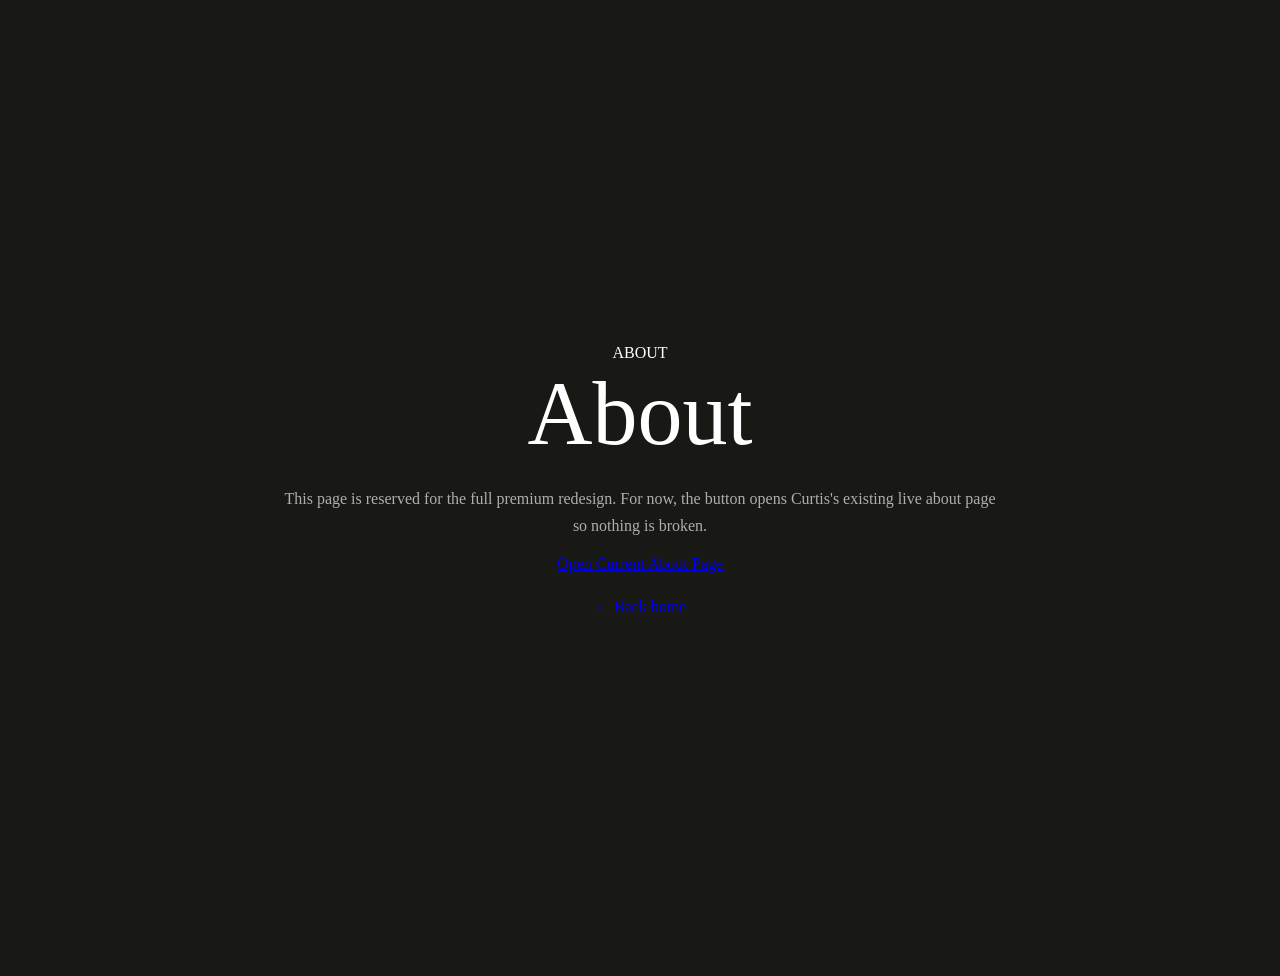
==== about.html @ cf3e95cd "Add files via upload" ====
<!doctype html><html><head><meta charset="utf-8"><meta name="viewport" content="width=device-width,initial-scale=1"><title>About — Uncovered Legacy</title><link rel="stylesheet" href="css/style.css"></head>
<body style="background:#181814;color:white;min-height:100vh;display:grid;place-items:center;padding:30px">
<main style="max-width:720px;text-align:center"><div class="eyebrow">ABOUT</div><h1 style="font-family:Georgia,serif;font-size:clamp(48px,8vw,90px);font-weight:400;margin:0 0 20px">About</h1><p style="color:rgba(255,255,255,.65);line-height:1.7">This page is reserved for the full premium redesign. For now, the button opens Curtis's existing live about page so nothing is broken.</p><a class="btn btn-primary" href="https://www.uncoveredlegacy.com/about/">Open Current About Page</a><p style="margin-top:25px"><a href="index.html">← Back home</a></p></main></body></html>
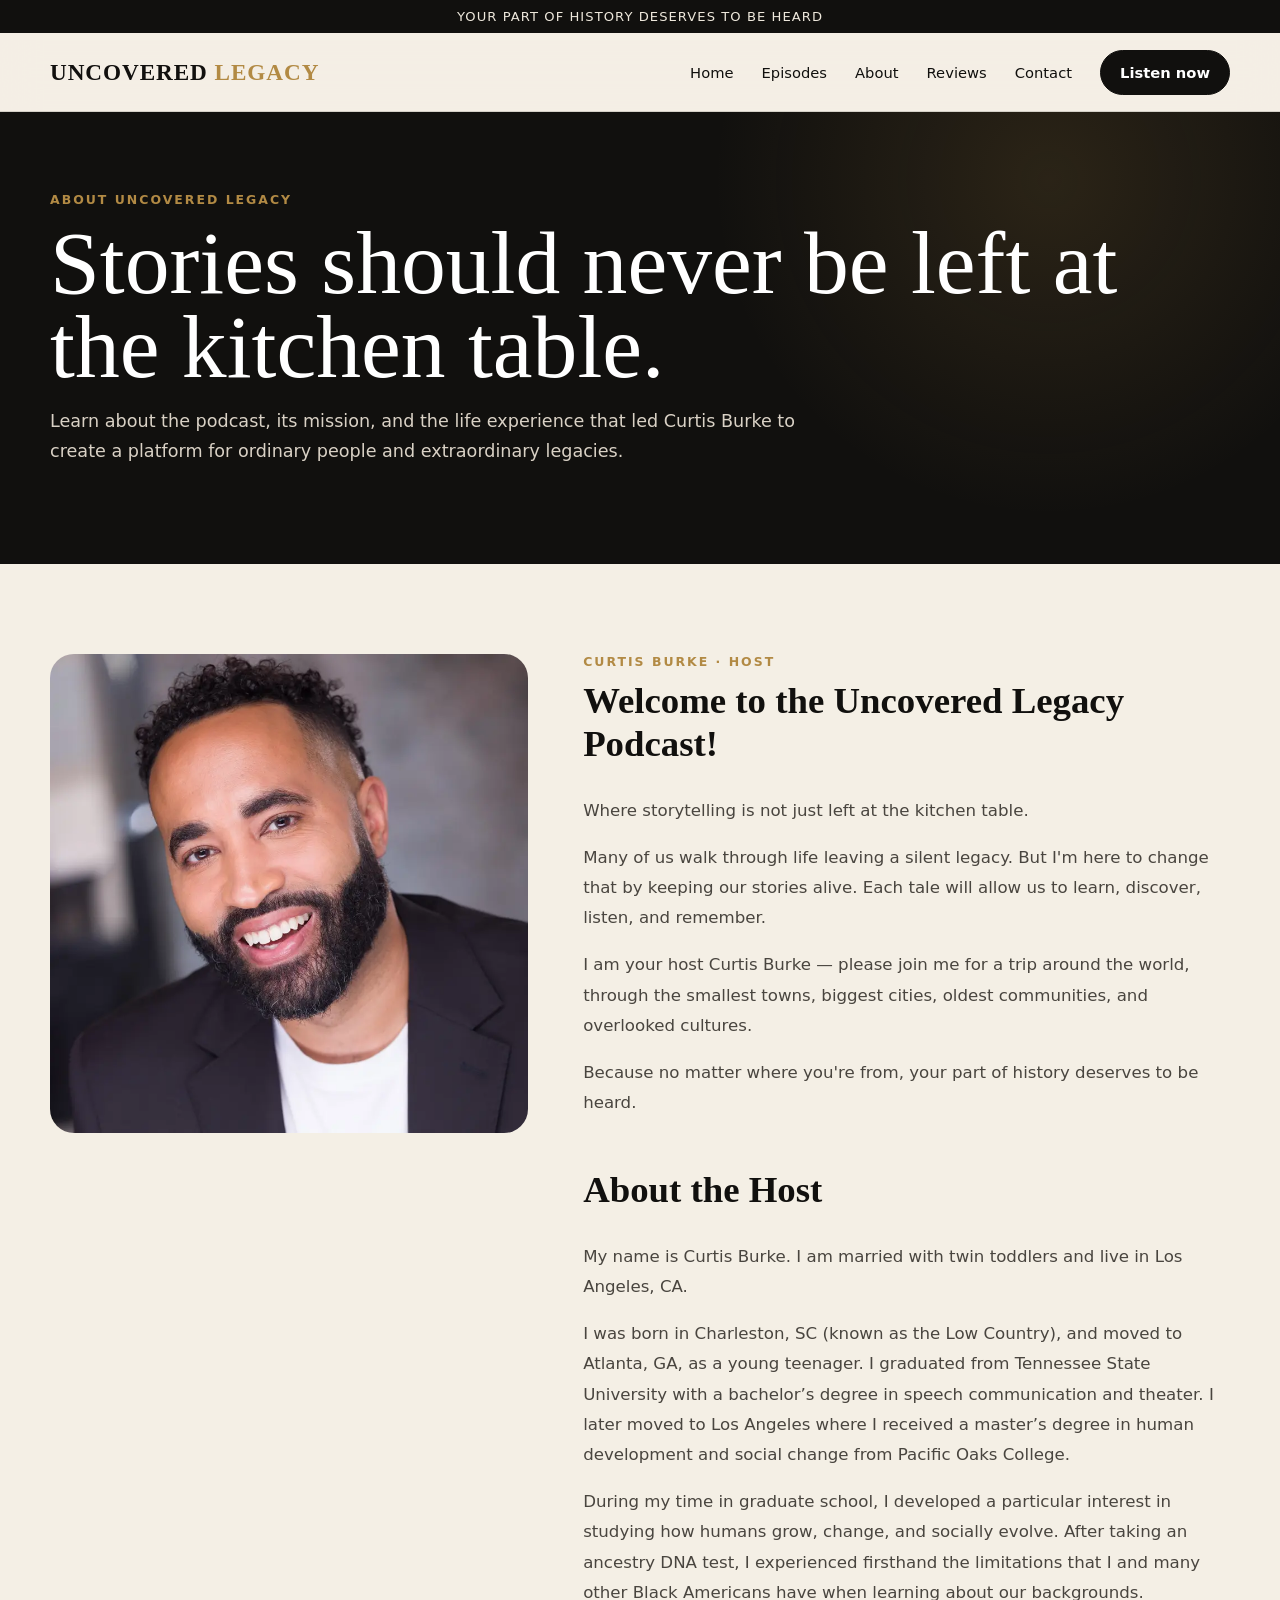
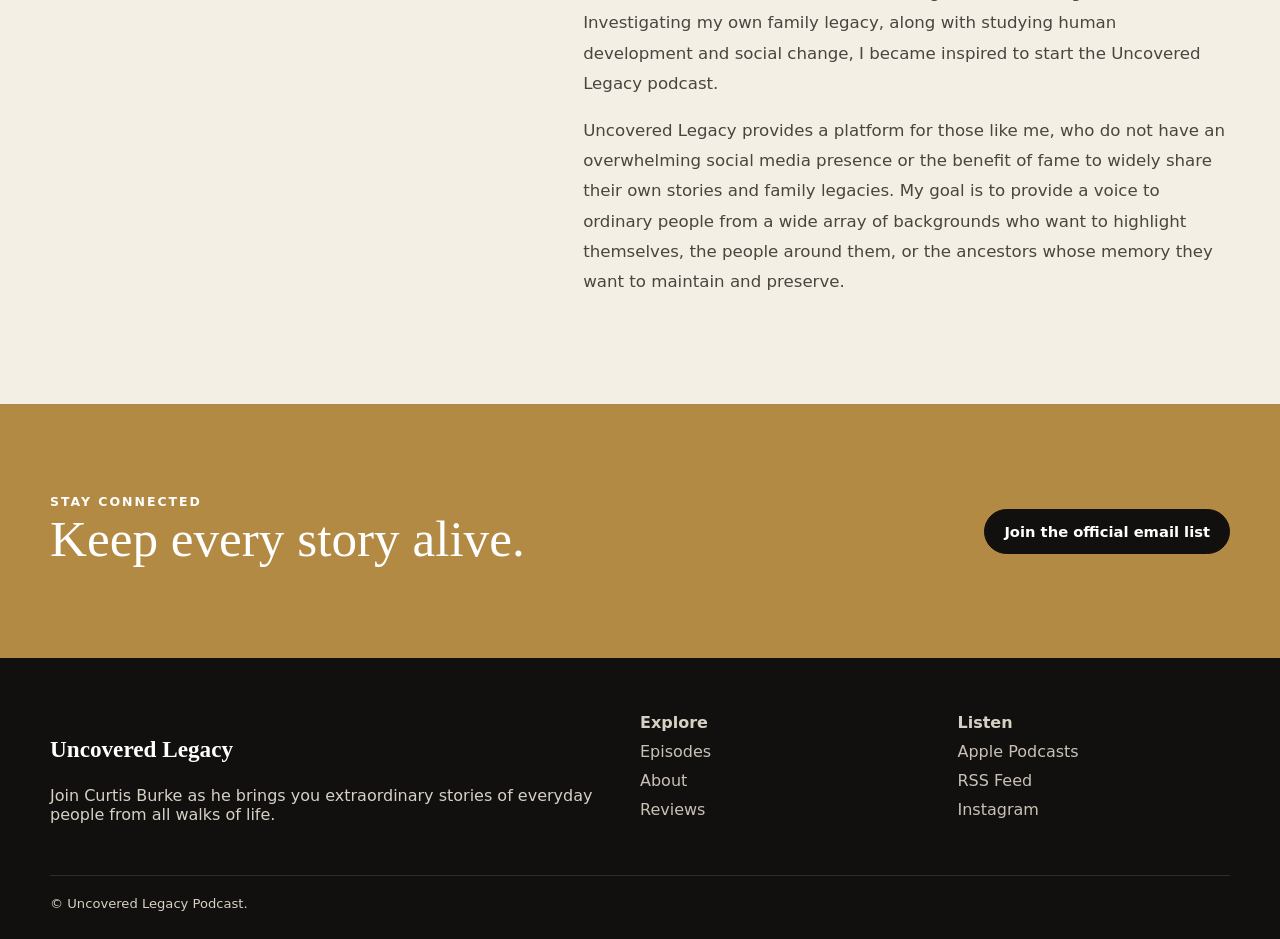
==== commit 06c8ff71: "first commit" ====
--- a/about.html
+++ b/about.html
@@ -1,3 +1 @@
-<!doctype html><html><head><meta charset="utf-8"><meta name="viewport" content="width=device-width,initial-scale=1"><title>About — Uncovered Legacy</title><link rel="stylesheet" href="css/style.css"></head>
-<body style="background:#181814;color:white;min-height:100vh;display:grid;place-items:center;padding:30px">
-<main style="max-width:720px;text-align:center"><div class="eyebrow">ABOUT</div><h1 style="font-family:Georgia,serif;font-size:clamp(48px,8vw,90px);font-weight:400;margin:0 0 20px">About</h1><p style="color:rgba(255,255,255,.65);line-height:1.7">This page is reserved for the full premium redesign. For now, the button opens Curtis's existing live about page so nothing is broken.</p><a class="btn btn-primary" href="https://www.uncoveredlegacy.com/about/">Open Current About Page</a><p style="margin-top:25px"><a href="index.html">← Back home</a></p></main></body></html>+<!doctype html><html lang="en"><head><meta charset="utf-8"><meta name="viewport" content="width=device-width,initial-scale=1"><title>About | Uncovered Legacy</title><link rel="stylesheet" href="assets/css/styles.css"></head><body><div class="topbar">Your part of history deserves to be heard</div><header class="site-header"><div class="container nav"><a class="brand" href="index.html">UNCOVERED <span>LEGACY</span></a><button class="menu" aria-label="Open menu">☰</button><nav class="nav-links"><a href="index.html">Home</a><a href="episodes.html">Episodes</a><a href="about.html">About</a><a href="reviews.html">Reviews</a><a href="contact.html">Contact</a><a class="btn btn-dark" href="https://podcasts.apple.com/us/podcast/uncovered-legacy/id1564012144" target="_blank">Listen now</a></nav></div></header><main><section class="page-hero"><div class="container"><div class="eyebrow">About Uncovered Legacy</div><h1>Stories should never be left at the kitchen table.</h1><p>Learn about the podcast, its mission, and the life experience that led Curtis Burke to create a platform for ordinary people and extraordinary legacies.</p></div></section><section><div class="container episode-detail"><img src="assets/images/curtis-burke.png" alt="Curtis Burke Profile Photo"><div class="prose"><div class="eyebrow">Curtis Burke · Host</div><h2 style="margin-top:10px">Welcome to the Uncovered Legacy Podcast!</h2><p>Where storytelling is not just left at the kitchen table.</p><p>Many of us walk through life leaving a silent legacy. But I'm here to change that by keeping our stories alive. Each tale will allow us to learn, discover, listen, and remember.</p><p>I am your host Curtis Burke — please join me for a trip around the world, through the smallest towns, biggest cities, oldest communities, and overlooked cultures.</p><p>Because no matter where you're from, your part of history deserves to be heard.</p><h2>About the Host</h2><p>My name is Curtis Burke. I am married with twin toddlers and live in Los Angeles, CA.</p><p>I was born in Charleston, SC (known as the Low Country), and moved to Atlanta, GA, as a young teenager. I graduated from Tennessee State University with a bachelor’s degree in speech communication and theater. I later moved to Los Angeles where I received a master’s degree in human development and social change from Pacific Oaks College.</p><p>During my time in graduate school, I developed a particular interest in studying how humans grow, change, and socially evolve. After taking an ancestry DNA test, I experienced firsthand the limitations that I and many other Black Americans have when learning about our backgrounds. Investigating my own family legacy, along with studying human development and social change, I became inspired to start the Uncovered Legacy podcast.</p><p>Uncovered Legacy provides a platform for those like me, who do not have an overwhelming social media presence or the benefit of fame to widely share their own stories and family legacies. My goal is to provide a voice to ordinary people from a wide array of backgrounds who want to highlight themselves, the people around them, or the ancestors whose memory they want to maintain and preserve.</p></div></div></section></main><section class="newsletter"><div class="container newsletter-inner"><div><div class="eyebrow" style="color:white">Stay connected</div><h2>Keep every story alive.</h2></div><div class="newsletter-action"><a class="btn btn-dark" href="https://www.uncoveredlegacy.com/follow/" target="_blank" rel="noopener">Join the official email list</a></div></div></section><footer class="footer"><div class="container"><div class="footer-grid"><div><h3>Uncovered Legacy</h3><p>Join Curtis Burke as he brings you extraordinary stories of everyday people from all walks of life.</p></div><div><strong>Explore</strong><a href="episodes.html">Episodes</a><a href="about.html">About</a><a href="reviews.html">Reviews</a></div><div><strong>Listen</strong><a href="https://podcasts.apple.com/us/podcast/uncovered-legacy/id1564012144">Apple Podcasts</a><a href="https://anchor.fm/s/4744f498/podcast/rss">RSS Feed</a><a href="https://www.instagram.com/uncovered_legacy_podcast/">Instagram</a></div></div><div class="copyright">© Uncovered Legacy Podcast.</div></div></footer><script src="assets/js/common.js"></script></body></html>
--- a/assets/css/styles.css
+++ b/assets/css/styles.css
@@ -0,0 +1,4 @@
+:root{--ink:#11100e;--paper:#f4efe5;--sand:#d8c9a4;--gold:#b28a44;--muted:#706b63;--white:#fff;--line:rgba(17,16,14,.14)}*{box-sizing:border-box}html{scroll-behavior:smooth}body{margin:0;background:var(--paper);color:var(--ink);font-family:Inter,ui-sans-serif,system-ui,-apple-system,BlinkMacSystemFont,"Segoe UI",sans-serif}a{color:inherit;text-decoration:none}img{display:block;max-width:100%}.container{width:min(1180px,calc(100% - 36px));margin:auto}.topbar{background:var(--ink);color:#eee8dc;font-size:.82rem;letter-spacing:.08em;text-transform:uppercase;text-align:center;padding:9px}.site-header{position:sticky;top:0;z-index:30;background:rgba(244,239,229,.94);backdrop-filter:blur(18px);border-bottom:1px solid var(--line)}.nav{height:78px;display:flex;align-items:center;justify-content:space-between;gap:28px}.brand{font-family:Georgia,serif;font-size:1.45rem;letter-spacing:.04em}.brand span{color:var(--gold)}.nav-links{display:flex;gap:28px;align-items:center}.nav-links a{font-size:.92rem}.btn{display:inline-flex;align-items:center;justify-content:center;gap:9px;padding:13px 19px;border-radius:999px;border:1px solid var(--ink);font-weight:700;font-size:.92rem;transition:.2s}.btn:hover{transform:translateY(-2px)}.btn-dark{background:var(--ink);color:white}.btn-gold{background:var(--gold);border-color:var(--gold);color:#fff}.menu{display:none;border:0;background:none;font-size:1.4rem}.hero{background:var(--ink);color:#f7f0e3;overflow:hidden}.hero-grid{min-height:680px;display:grid;grid-template-columns:1.08fr .92fr;align-items:center;gap:55px;padding:78px 0}.eyebrow{text-transform:uppercase;letter-spacing:.16em;color:var(--gold);font-size:.78rem;font-weight:800}.hero h1,.page-hero h1{font-family:Georgia,serif;font-size:clamp(3rem,7vw,6.5rem);line-height:.94;margin:14px 0 25px;font-weight:500}.hero p{font-size:1.14rem;line-height:1.72;color:#d9d1c5;max-width:640px}.hero-actions{display:flex;flex-wrap:wrap;gap:12px;margin-top:30px}.portrait-wrap{position:relative}.portrait-wrap:before{content:"";position:absolute;inset:-25px 35px 35px -25px;border:1px solid rgba(178,138,68,.55);border-radius:32px}.portrait{position:relative;border-radius:32px;aspect-ratio:1/1.13;object-fit:cover;width:100%;box-shadow:0 28px 80px rgba(0,0,0,.35)}section{padding:90px 0}.section-head{display:flex;justify-content:space-between;align-items:end;gap:20px;margin-bottom:35px}.section-head h2{font-family:Georgia,serif;font-size:clamp(2.2rem,4vw,4rem);font-weight:500;margin:8px 0}.section-head p{max-width:560px;color:var(--muted);line-height:1.7}.season-strip{display:grid;grid-template-columns:repeat(7,1fr);gap:10px;margin-bottom:35px}.season-btn{padding:13px 8px;border-radius:999px;border:1px solid var(--line);background:transparent;font-weight:700;cursor:pointer}.season-btn.active,.season-btn:hover{background:var(--ink);color:white}.search-row{display:flex;gap:12px;margin-bottom:30px}.search-row input{width:100%;border:1px solid var(--line);background:#fff;padding:16px 18px;border-radius:14px;font:inherit}.episodes-grid{display:grid;grid-template-columns:repeat(3,1fr);gap:24px}.episode-card{background:#fff;border:1px solid var(--line);border-radius:22px;overflow:hidden;display:flex;flex-direction:column;transition:.22s}.episode-card:hover{transform:translateY(-5px);box-shadow:0 20px 50px rgba(20,16,10,.1)}.episode-card img{width:100%;aspect-ratio:1/1;object-fit:cover;background:#ddd}.card-body{padding:22px;display:flex;flex-direction:column;flex:1}.meta{color:var(--gold);font-size:.78rem;font-weight:800;text-transform:uppercase;letter-spacing:.1em}.episode-card h3{font-family:Georgia,serif;font-size:1.38rem;line-height:1.28;margin:10px 0 12px}.episode-card p{color:var(--muted);line-height:1.58;margin:0 0 18px;display:-webkit-box;-webkit-line-clamp:4;-webkit-box-orient:vertical;overflow:hidden}.card-actions{display:flex;gap:9px;margin-top:auto;flex-wrap:wrap}.card-actions .btn{padding:10px 14px;font-size:.82rem}.about-preview{background:#e5dac0}.about-grid{display:grid;grid-template-columns:.82fr 1.18fr;gap:70px;align-items:center}.about-grid img{border-radius:28px}.about-copy h2{font-family:Georgia,serif;font-size:clamp(2.3rem,5vw,4.8rem);font-weight:500;margin:8px 0 22px}.about-copy p,.prose p{font-size:1.04rem;line-height:1.82;color:#49453f}.quote{font-family:Georgia,serif;font-size:clamp(1.7rem,3vw,2.8rem);line-height:1.35;border-left:4px solid var(--gold);padding-left:24px;margin:30px 0}.newsletter{background:var(--gold);color:white}.newsletter-inner{display:grid;grid-template-columns:1fr auto;gap:30px;align-items:center}.newsletter h2{font-family:Georgia,serif;font-size:clamp(2rem,4vw,4rem);font-weight:500;margin:0}.newsletter form{display:flex;gap:10px}.newsletter input{min-width:310px;border:0;border-radius:999px;padding:15px 18px;font:inherit}.footer{background:var(--ink);color:#d7d0c4;padding:55px 0 28px}.footer-grid{display:grid;grid-template-columns:2fr 1fr 1fr;gap:45px}.footer h3{color:white;font-family:Georgia,serif;font-size:1.45rem}.footer a{display:block;margin:10px 0;color:#c9c1b5}.copyright{border-top:1px solid rgba(255,255,255,.12);margin-top:35px;padding-top:20px;font-size:.82rem}.page-hero{background:var(--ink);color:white;padding:80px 0}.page-hero h1{font-size:clamp(3rem,7vw,6rem);margin-bottom:15px}.page-hero p{color:#d9d1c5;max-width:750px;font-size:1.1rem;line-height:1.7}.prose{max-width:860px}.prose h2{font-family:Georgia,serif;font-size:2.3rem;margin-top:50px}.episode-detail{display:grid;grid-template-columns:.85fr 1.15fr;gap:55px;align-items:start}.episode-detail img{border-radius:24px;width:100%}.episode-detail h1{font-family:Georgia,serif;font-size:clamp(2.2rem,5vw,4.2rem);line-height:1.06;margin:12px 0 20px}.episode-detail .description{white-space:pre-line;color:#4f4a43;line-height:1.8}.loading,.empty{grid-column:1/-1;padding:60px;text-align:center;border:1px dashed var(--line);border-radius:20px;color:var(--muted)}@media(max-width:900px){.nav-links{display:none;position:absolute;left:0;right:0;top:78px;background:var(--paper);padding:25px;flex-direction:column;border-bottom:1px solid var(--line)}.nav-links.open{display:flex}.menu{display:block}.hero-grid,.about-grid,.episode-detail{grid-template-columns:1fr}.hero-grid{padding:55px 0}.portrait-wrap{max-width:600px}.episodes-grid{grid-template-columns:repeat(2,1fr)}.season-strip{grid-template-columns:repeat(4,1fr)}.newsletter-inner{grid-template-columns:1fr}.footer-grid{grid-template-columns:1fr 1fr}}@media(max-width:620px){.container{width:min(100% - 24px,1180px)}section{padding:65px 0}.hero h1{font-size:3.45rem}.episodes-grid{grid-template-columns:1fr}.season-strip{display:flex;overflow:auto;padding-bottom:5px}.season-btn{min-width:105px}.section-head{align-items:start;flex-direction:column}.newsletter form{flex-direction:column}.newsletter input{min-width:0;width:100%}.footer-grid{grid-template-columns:1fr}.episode-detail{gap:30px}}
+
+.reviews-grid{display:grid;grid-template-columns:repeat(2,1fr);gap:24px}.review-card{background:#fff;border:1px solid var(--line);border-radius:22px;padding:30px}.review-card h2{font-family:Georgia,serif;font-weight:500}.review-card p{color:var(--muted);line-height:1.75}.review-card strong,.review-card span{display:block;margin-top:8px}.review-card span{color:var(--muted);font-size:.9rem}.contact-panel{display:grid;grid-template-columns:1.2fr .8fr;gap:55px;align-items:center;background:#fff;border:1px solid var(--line);border-radius:28px;padding:45px}.contact-panel h2{font-family:Georgia,serif;font-size:clamp(2.2rem,4vw,4rem);font-weight:500}.contact-panel p{line-height:1.75;color:var(--muted)}.contact-panel img{border-radius:22px}@media(max-width:800px){.reviews-grid,.contact-panel{grid-template-columns:1fr}.contact-panel{padding:25px}}
+.newsletter-action{display:flex;justify-content:flex-end}.brand{font-weight:700}.nav-links a:not(.btn){position:relative}.nav-links a:not(.btn):after{content:"";position:absolute;left:0;right:100%;bottom:-7px;height:1px;background:var(--gold);transition:.2s}.nav-links a:not(.btn):hover:after{right:0}.episode-card>a{display:block;overflow:hidden}.episode-card>a img{transition:transform .4s ease}.episode-card:hover>a img{transform:scale(1.025)}.episode-card h3 a:hover{color:var(--gold)}.hero{background:radial-gradient(circle at 78% 28%,rgba(178,138,68,.17),transparent 27%),var(--ink)}.page-hero{background:radial-gradient(circle at 82% 15%,rgba(178,138,68,.16),transparent 30%),var(--ink)}.contact-panel{box-shadow:0 28px 80px rgba(25,18,8,.08)}.review-card{transition:.22s}.review-card:hover{transform:translateY(-4px);box-shadow:0 20px 50px rgba(20,16,10,.08)}@media(max-width:900px){.newsletter-action{justify-content:flex-start}}
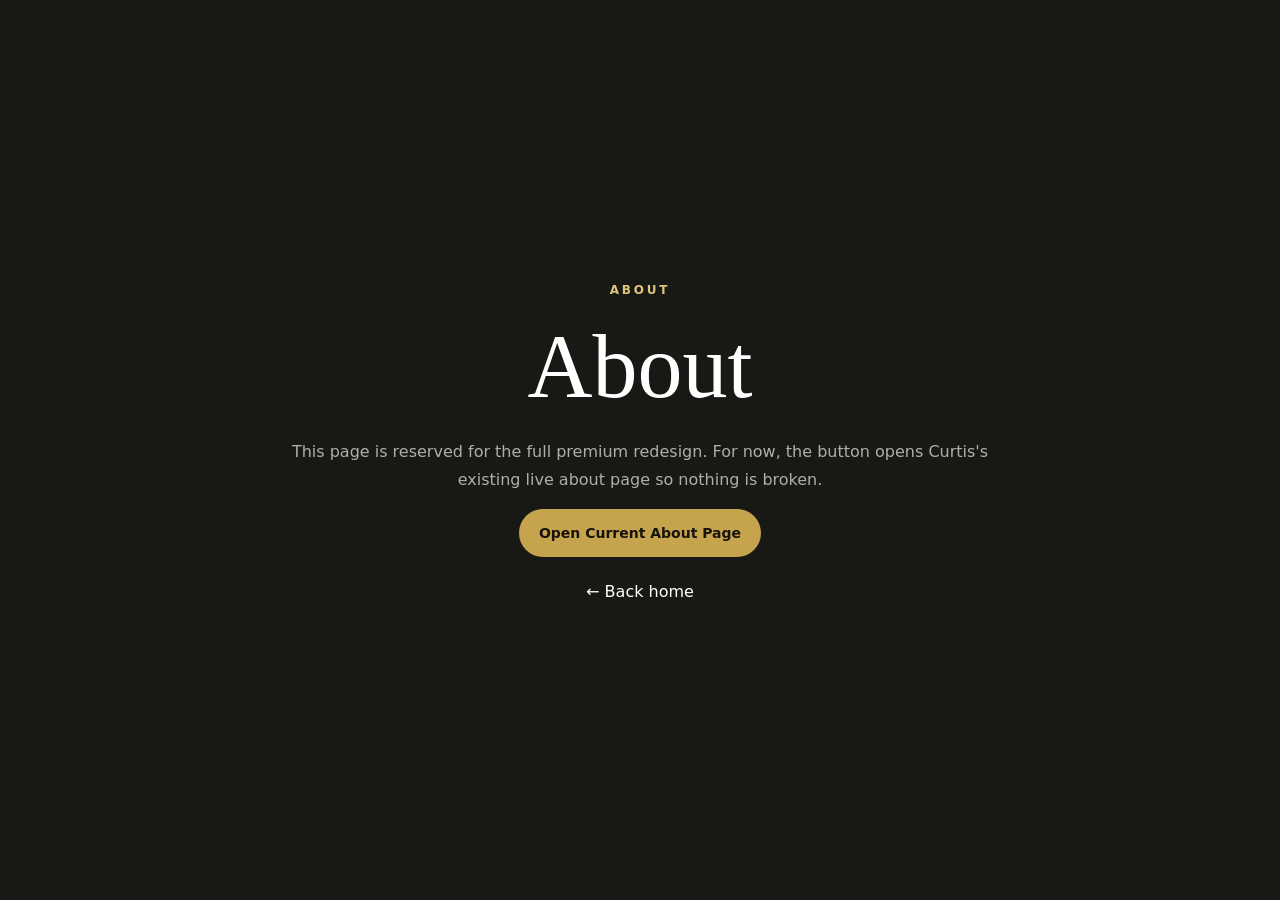
==== commit 02b2c934: "second commit" ====
--- a/about.html
+++ b/about.html
@@ -1 +1,3 @@
-<!doctype html><html lang="en"><head><meta charset="utf-8"><meta name="viewport" content="width=device-width,initial-scale=1"><title>About | Uncovered Legacy</title><link rel="stylesheet" href="assets/css/styles.css"></head><body><div class="topbar">Your part of history deserves to be heard</div><header class="site-header"><div class="container nav"><a class="brand" href="index.html">UNCOVERED <span>LEGACY</span></a><button class="menu" aria-label="Open menu">☰</button><nav class="nav-links"><a href="index.html">Home</a><a href="episodes.html">Episodes</a><a href="about.html">About</a><a href="reviews.html">Reviews</a><a href="contact.html">Contact</a><a class="btn btn-dark" href="https://podcasts.apple.com/us/podcast/uncovered-legacy/id1564012144" target="_blank">Listen now</a></nav></div></header><main><section class="page-hero"><div class="container"><div class="eyebrow">About Uncovered Legacy</div><h1>Stories should never be left at the kitchen table.</h1><p>Learn about the podcast, its mission, and the life experience that led Curtis Burke to create a platform for ordinary people and extraordinary legacies.</p></div></section><section><div class="container episode-detail"><img src="assets/images/curtis-burke.png" alt="Curtis Burke Profile Photo"><div class="prose"><div class="eyebrow">Curtis Burke · Host</div><h2 style="margin-top:10px">Welcome to the Uncovered Legacy Podcast!</h2><p>Where storytelling is not just left at the kitchen table.</p><p>Many of us walk through life leaving a silent legacy. But I'm here to change that by keeping our stories alive. Each tale will allow us to learn, discover, listen, and remember.</p><p>I am your host Curtis Burke — please join me for a trip around the world, through the smallest towns, biggest cities, oldest communities, and overlooked cultures.</p><p>Because no matter where you're from, your part of history deserves to be heard.</p><h2>About the Host</h2><p>My name is Curtis Burke. I am married with twin toddlers and live in Los Angeles, CA.</p><p>I was born in Charleston, SC (known as the Low Country), and moved to Atlanta, GA, as a young teenager. I graduated from Tennessee State University with a bachelor’s degree in speech communication and theater. I later moved to Los Angeles where I received a master’s degree in human development and social change from Pacific Oaks College.</p><p>During my time in graduate school, I developed a particular interest in studying how humans grow, change, and socially evolve. After taking an ancestry DNA test, I experienced firsthand the limitations that I and many other Black Americans have when learning about our backgrounds. Investigating my own family legacy, along with studying human development and social change, I became inspired to start the Uncovered Legacy podcast.</p><p>Uncovered Legacy provides a platform for those like me, who do not have an overwhelming social media presence or the benefit of fame to widely share their own stories and family legacies. My goal is to provide a voice to ordinary people from a wide array of backgrounds who want to highlight themselves, the people around them, or the ancestors whose memory they want to maintain and preserve.</p></div></div></section></main><section class="newsletter"><div class="container newsletter-inner"><div><div class="eyebrow" style="color:white">Stay connected</div><h2>Keep every story alive.</h2></div><div class="newsletter-action"><a class="btn btn-dark" href="https://www.uncoveredlegacy.com/follow/" target="_blank" rel="noopener">Join the official email list</a></div></div></section><footer class="footer"><div class="container"><div class="footer-grid"><div><h3>Uncovered Legacy</h3><p>Join Curtis Burke as he brings you extraordinary stories of everyday people from all walks of life.</p></div><div><strong>Explore</strong><a href="episodes.html">Episodes</a><a href="about.html">About</a><a href="reviews.html">Reviews</a></div><div><strong>Listen</strong><a href="https://podcasts.apple.com/us/podcast/uncovered-legacy/id1564012144">Apple Podcasts</a><a href="https://anchor.fm/s/4744f498/podcast/rss">RSS Feed</a><a href="https://www.instagram.com/uncovered_legacy_podcast/">Instagram</a></div></div><div class="copyright">© Uncovered Legacy Podcast.</div></div></footer><script src="assets/js/common.js"></script></body></html>
+<!doctype html><html><head><meta charset="utf-8"><meta name="viewport" content="width=device-width,initial-scale=1"><title>About — Uncovered Legacy</title><link rel="stylesheet" href="css/style.css"></head>
+<body style="background:#181814;color:white;min-height:100vh;display:grid;place-items:center;padding:30px">
+<main style="max-width:720px;text-align:center"><div class="eyebrow">ABOUT</div><h1 style="font-family:Georgia,serif;font-size:clamp(48px,8vw,90px);font-weight:400;margin:0 0 20px">About</h1><p style="color:rgba(255,255,255,.65);line-height:1.7">This page is reserved for the full premium redesign. For now, the button opens Curtis's existing live about page so nothing is broken.</p><a class="btn btn-primary" href="https://www.uncoveredlegacy.com/about/">Open Current About Page</a><p style="margin-top:25px"><a href="index.html">← Back home</a></p></main></body></html>
--- a/css/style.css
+++ b/css/style.css
@@ -0,0 +1,141 @@
+
+:root{
+  --ink:#14130f;
+  --cream:#f4f0e6;
+  --paper:#fbf9f4;
+  --gold:#c6a44d;
+  --gold2:#e0c47c;
+  --rust:#8f3b24;
+  --line:rgba(20,19,15,.14);
+}
+*{box-sizing:border-box}
+html{scroll-behavior:smooth}
+body{margin:0;background:var(--paper);color:var(--ink);font-family:Inter,ui-sans-serif,system-ui,-apple-system,BlinkMacSystemFont,"Segoe UI",sans-serif}
+a{color:inherit;text-decoration:none}
+img{max-width:100%;display:block}
+.site-header{
+  position:absolute;z-index:20;top:0;left:0;width:100%;padding:22px clamp(22px,5vw,76px);
+  display:flex;align-items:center;justify-content:space-between;color:white
+}
+.brand{display:flex;gap:12px;align-items:center;letter-spacing:.08em}
+.brand-mark{width:42px;height:42px;border:1px solid rgba(255,255,255,.55);display:grid;place-items:center;font-family:Georgia,serif;font-size:14px}
+.brand strong,.brand em{display:block;font-style:normal;font-size:12px;line-height:1.05}
+.brand em{color:var(--gold2);font-family:Georgia,serif;font-size:15px}
+.nav{display:flex;gap:30px;align-items:center;font-size:14px}
+.nav a{opacity:.9}.nav a:hover{opacity:1}
+.nav-cta{border:1px solid rgba(255,255,255,.5);padding:12px 17px;border-radius:999px}
+.menu-toggle{display:none;background:none;border:1px solid rgba(255,255,255,.4);color:#fff;padding:9px 13px;border-radius:999px}
+.hero{
+  min-height:92vh;position:relative;display:flex;align-items:flex-end;overflow:hidden;color:white;padding:150px clamp(22px,5vw,76px) 78px
+}
+.hero-bg{
+  position:absolute;inset:0;background-image:url("../images/charleston-hero.jpg"),url("../images/southern-background.svg");
+  background-size:cover;background-position:center 56%;transform:scale(1.015)
+}
+.hero-overlay{
+  position:absolute;inset:0;background:
+    linear-gradient(90deg,rgba(10,10,8,.84) 0%,rgba(10,10,8,.68) 46%,rgba(10,10,8,.24) 72%,rgba(10,10,8,.34) 100%),
+    linear-gradient(0deg,rgba(12,12,9,.75),transparent 58%)
+}
+.hero-content{position:relative;z-index:2;max-width:800px}
+.eyebrow{font-size:12px;letter-spacing:.23em;font-weight:700;color:var(--gold2);margin-bottom:18px}
+.eyebrow.dark{color:#8c6c25}
+.hero h1,.section h2,.about-copy h2,.reviews-section h2,.newsletter h2{
+  font-family:Georgia,"Times New Roman",serif;font-weight:400
+}
+.hero h1{font-size:clamp(54px,8vw,110px);line-height:.91;margin:0 0 26px;max-width:900px;letter-spacing:-.035em}
+.hero h1 span{color:var(--gold2);font-style:italic}
+.hero p{max-width:650px;font-size:clamp(17px,2vw,22px);line-height:1.6;color:rgba(255,255,255,.83)}
+.hero-actions{display:flex;gap:12px;flex-wrap:wrap;margin-top:34px}
+.btn{display:inline-flex;align-items:center;justify-content:center;min-height:48px;padding:0 20px;border-radius:999px;font-size:14px;font-weight:700;transition:.25s}
+.btn-primary{background:var(--gold);color:#17130b}
+.btn-primary:hover{background:var(--gold2);transform:translateY(-2px)}
+.btn-ghost{border:1px solid rgba(255,255,255,.4);background:rgba(255,255,255,.06);backdrop-filter:blur(10px)}
+.btn-ghost:hover{background:rgba(255,255,255,.13)}
+.btn-dark{background:var(--ink);color:white;margin-top:14px}
+.hero-card{
+  position:absolute;z-index:3;right:clamp(22px,5vw,76px);bottom:78px;width:min(350px,34vw);
+  border:1px solid rgba(255,255,255,.22);background:rgba(15,15,12,.52);backdrop-filter:blur(16px);
+  padding:14px;display:grid;grid-template-columns:92px 1fr;gap:16px;align-items:center;border-radius:18px
+}
+.hero-card img{width:92px;height:92px;object-fit:cover;border-radius:10px}
+.hero-card strong,.hero-card small{display:block}.hero-card strong{font-family:Georgia,serif;font-size:20px}.hero-card small{opacity:.68;margin-top:6px;line-height:1.4}
+.mini-label{font-size:10px;letter-spacing:.16em;color:var(--gold2);font-weight:700;display:block;margin-bottom:5px}
+.scroll-cue{position:absolute;z-index:3;left:50%;bottom:22px;transform:translateX(-50%);font-size:11px;letter-spacing:.13em;text-transform:uppercase;opacity:.65}
+.statement{background:var(--ink);color:white;padding:50px clamp(22px,8vw,140px);text-align:center}
+.statement p{font-family:Georgia,serif;font-size:clamp(24px,3.2vw,42px);line-height:1.35;margin:0;font-style:italic}.statement strong{color:var(--gold2);font-weight:400}
+.section{padding:95px clamp(22px,7vw,110px)}
+.section-heading{display:flex;justify-content:space-between;align-items:end;gap:30px;margin-bottom:38px}
+.section-heading h2{font-size:clamp(42px,5vw,72px);margin:0;line-height:1}
+.text-link{font-size:14px;border-bottom:1px solid currentColor;padding-bottom:5px}
+.season-strip{display:flex;gap:10px;overflow:auto;padding:4px 0 24px;margin-bottom:24px}
+.season-strip a{white-space:nowrap;border:1px solid var(--line);padding:10px 14px;border-radius:999px;font-size:13px;background:white}
+.season-strip span{opacity:.5;margin-left:5px}
+.season-strip .active{background:var(--ink);color:white;border-color:var(--ink)}
+.episode-grid{display:grid;grid-template-columns:repeat(2,minmax(0,1fr));gap:22px}
+.episode-card{display:grid;grid-template-columns:200px 1fr;border-top:1px solid var(--line);padding-top:22px;gap:22px}
+.episode-card.featured{grid-column:1/-1;grid-template-columns:minmax(300px,.82fr) 1.3fr;border-top:none;background:#eee8dc;padding:26px;border-radius:22px}
+.episode-art{min-height:210px;border-radius:14px;display:flex;align-items:flex-end;padding:16px;background:
+  radial-gradient(circle at 72% 30%,rgba(224,196,124,.55),transparent 22%),
+  linear-gradient(135deg,#1c241b,#70684a);color:white;overflow:hidden;position:relative}
+.episode-art:before{content:"";position:absolute;inset:0;background:linear-gradient(0deg,rgba(0,0,0,.5),transparent)}
+.episode-art span{position:relative;z-index:1;font-size:12px;letter-spacing:.15em;font-weight:700}
+.art-2{background:radial-gradient(circle at 30% 24%,rgba(198,164,77,.5),transparent 22%),linear-gradient(135deg,#56412e,#1d2727)}
+.art-3{background:radial-gradient(circle at 70% 20%,rgba(198,164,77,.45),transparent 20%),linear-gradient(135deg,#35291f,#1c1e18)}
+.meta{font-size:12px;text-transform:uppercase;letter-spacing:.13em;color:#776b55}
+.episode-copy h3{font-family:Georgia,serif;font-weight:400;font-size:clamp(23px,2.2vw,34px);line-height:1.12;margin:9px 0 12px}
+.episode-copy p{color:#5e594f;line-height:1.7;margin:0 0 17px}
+.episode-copy a{font-size:13px;font-weight:800;letter-spacing:.05em}
+.about-section{display:grid;grid-template-columns:.9fr 1.1fr;background:#e8e2d5;min-height:650px}
+.about-photo-wrap{position:relative;min-height:650px;overflow:hidden}
+.about-photo-wrap img{width:100%;height:100%;object-fit:cover}
+.photo-caption{position:absolute;left:22px;bottom:22px;background:rgba(20,19,15,.84);color:white;padding:13px 16px;border-radius:10px;font-family:Georgia,serif}
+.photo-caption span{font-family:Inter,sans-serif;font-size:9px;letter-spacing:.17em;color:var(--gold2);display:block;margin-bottom:4px}
+.about-copy{padding:80px clamp(30px,7vw,105px);display:flex;flex-direction:column;justify-content:center}
+.about-copy h2{font-size:clamp(43px,5vw,72px);line-height:.98;margin:0 0 28px}
+.about-copy p{font-size:17px;line-height:1.75;color:#49443b}
+.reviews-section{background:#181814;color:white;padding:95px clamp(22px,7vw,110px)}
+.section-heading.light h2{margin:0;font-size:clamp(42px,5vw,72px)}
+.light-link{color:white}
+.reviews-grid{display:grid;grid-template-columns:repeat(3,1fr);gap:16px;margin-top:40px}
+blockquote{margin:0;border:1px solid rgba(255,255,255,.14);border-radius:18px;padding:27px;background:rgba(255,255,255,.035)}
+blockquote p{font-family:Georgia,serif;font-size:23px;line-height:1.45}
+blockquote footer{font-size:12px;letter-spacing:.08em;text-transform:uppercase;color:rgba(255,255,255,.6)}
+.stars{color:var(--gold2);letter-spacing:.08em}
+.newsletter{display:flex;justify-content:space-between;align-items:center;gap:30px;padding:75px clamp(22px,7vw,110px);background:var(--cream)}
+.newsletter h2{font-size:clamp(38px,4.7vw,66px);margin:0 0 8px}.newsletter p{color:#645d50}
+.footer{background:#0f0f0c;color:white;padding:55px clamp(22px,7vw,110px);display:grid;grid-template-columns:1fr 1fr auto;gap:40px;align-items:center}
+.footer-brand .brand-mark{border-color:rgba(255,255,255,.25)}
+.footer p{max-width:420px;color:rgba(255,255,255,.58);line-height:1.6;font-size:14px}
+.footer-links{display:flex;gap:18px;font-size:13px}
+
+@media(max-width:900px){
+  .nav{display:none;position:absolute;top:76px;left:20px;right:20px;background:#171713;padding:22px;border-radius:16px;flex-direction:column;align-items:flex-start}
+  .nav.open{display:flex}.menu-toggle{display:block}
+  .hero{min-height:92vh;padding-bottom:48px;align-items:center}
+  .hero-bg{background-position:58% center}
+  .hero-card{position:relative;right:auto;bottom:auto;width:100%;margin-top:40px}
+  .hero-content{padding-top:80px}
+  .scroll-cue{display:none}
+  .episode-grid{grid-template-columns:1fr}
+  .episode-card,.episode-card.featured{grid-column:auto;grid-template-columns:1fr}
+  .episode-art{min-height:320px}
+  .about-section{grid-template-columns:1fr}.about-photo-wrap{min-height:520px}
+  .reviews-grid{grid-template-columns:1fr}
+  .newsletter{align-items:flex-start;flex-direction:column}
+  .footer{grid-template-columns:1fr}.footer-links{flex-wrap:wrap}
+}
+@media(max-width:560px){
+  .site-header{padding:18px 18px}
+  .hero{padding:120px 18px 40px}
+  .hero-bg{background-position:62% center}
+  .hero h1{font-size:53px}
+  .hero-card{grid-template-columns:74px 1fr}.hero-card img{width:74px;height:74px}
+  .section,.reviews-section{padding:70px 18px}
+  .section-heading{align-items:flex-start;flex-direction:column}
+  .episode-art{min-height:260px}
+  .about-copy{padding:64px 20px}
+  .newsletter{padding:60px 20px}
+}
+
+.reveal{opacity:0;transform:translateY(20px);transition:opacity .65s ease,transform .65s ease}.reveal.revealed{opacity:1;transform:none}
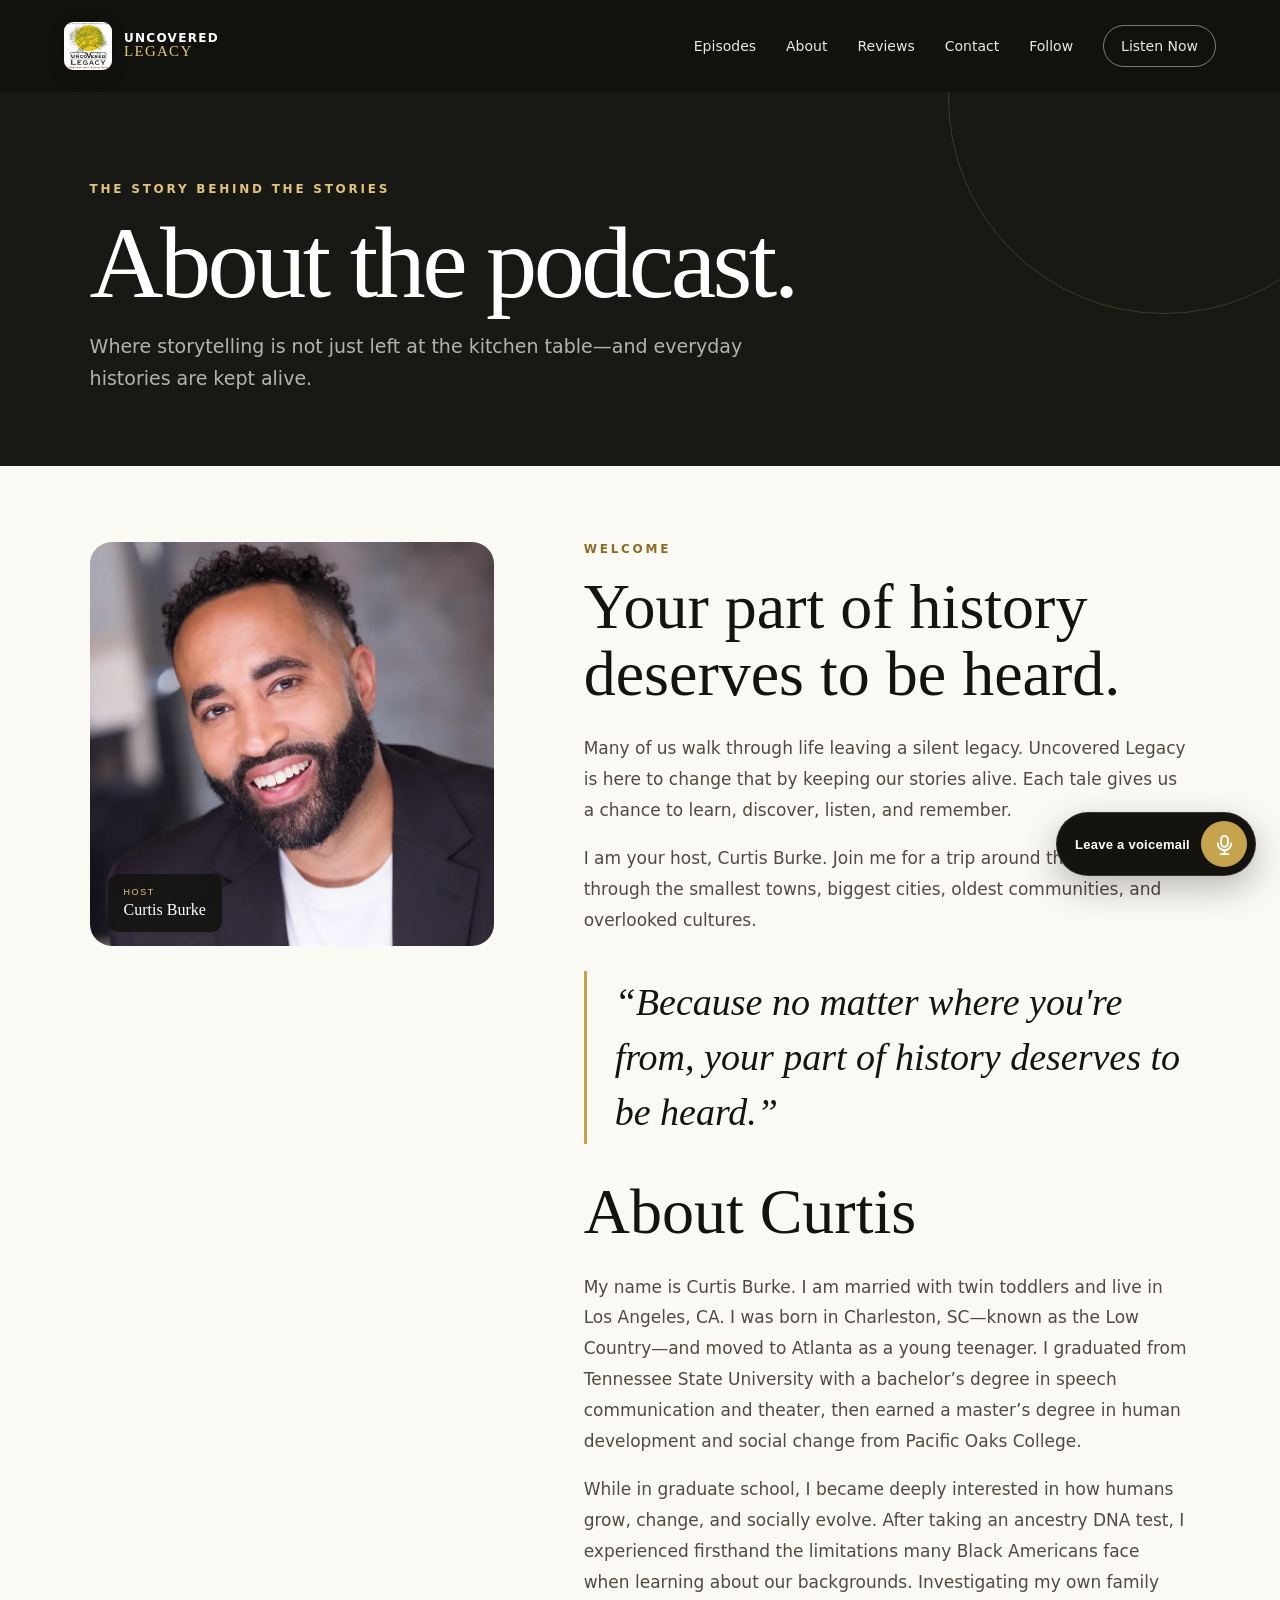
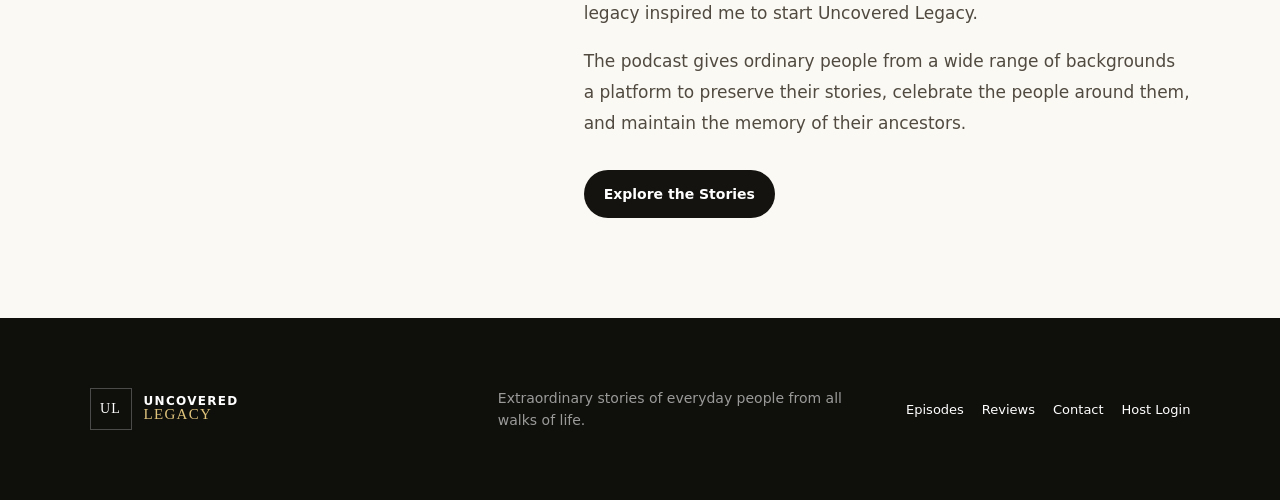
==== commit a3a31f60: "adding all" ====
--- a/about.html
+++ b/about.html
@@ -1,3 +1,5 @@
-<!doctype html><html><head><meta charset="utf-8"><meta name="viewport" content="width=device-width,initial-scale=1"><title>About — Uncovered Legacy</title><link rel="stylesheet" href="css/style.css"></head>
-<body style="background:#181814;color:white;min-height:100vh;display:grid;place-items:center;padding:30px">
-<main style="max-width:720px;text-align:center"><div class="eyebrow">ABOUT</div><h1 style="font-family:Georgia,serif;font-size:clamp(48px,8vw,90px);font-weight:400;margin:0 0 20px">About</h1><p style="color:rgba(255,255,255,.65);line-height:1.7">This page is reserved for the full premium redesign. For now, the button opens Curtis's existing live about page so nothing is broken.</p><a class="btn btn-primary" href="https://www.uncoveredlegacy.com/about/">Open Current About Page</a><p style="margin-top:25px"><a href="index.html">← Back home</a></p></main></body></html>+<!doctype html><html lang="en"><head><meta charset="utf-8"><meta name="viewport" content="width=device-width,initial-scale=1"><title>About — Uncovered Legacy</title><meta name="description" content="Meet Curtis Burke and learn why Uncovered Legacy keeps everyday stories alive."><link rel="stylesheet" href="css/style.css"></head>
+<body class="inner-body"><header class="site-header inner-header"><a class="brand" href="index.html"><span class="brand-mark">UL</span><span><strong>UNCOVERED</strong><em>LEGACY</em></span></a><button class="menu-toggle" aria-label="Open navigation" aria-expanded="false">Menu</button><nav class="nav"><a href="episodes.html">Episodes</a><a href="about.html">About</a><a href="reviews.html">Reviews</a><a href="contact.html">Contact</a><a class="nav-cta" href="https://podcasts.apple.com/us/podcast/uncovered-legacy/id1564012144" target="_blank" rel="noopener">Listen Now</a></nav></header>
+<main><section class="page-hero"><div class="eyebrow">THE STORY BEHIND THE STORIES</div><h1>About the podcast.</h1><p>Where storytelling is not just left at the kitchen table—and everyday histories are kept alive.</p></section>
+<section class="inner-main"><div class="host-layout"><div><img src="images/curtis-burke.png" alt="Curtis Burke, host of Uncovered Legacy"><div class="photo-caption" style="position:relative;left:auto;bottom:auto;margin:-72px 18px 0;width:max-content"><span>HOST</span>Curtis Burke</div></div><div class="long-copy"><div class="eyebrow dark">WELCOME</div><h2>Your part of history deserves to be heard.</h2><p>Many of us walk through life leaving a silent legacy. Uncovered Legacy is here to change that by keeping our stories alive. Each tale gives us a chance to learn, discover, listen, and remember.</p><p>I am your host, Curtis Burke. Join me for a trip around the world, through the smallest towns, biggest cities, oldest communities, and overlooked cultures.</p><div class="quote-panel">“Because no matter where you're from, your part of history deserves to be heard.”</div><h2>About Curtis</h2><p>My name is Curtis Burke. I am married with twin toddlers and live in Los Angeles, CA. I was born in Charleston, SC—known as the Low Country—and moved to Atlanta as a young teenager. I graduated from Tennessee State University with a bachelor’s degree in speech communication and theater, then earned a master’s degree in human development and social change from Pacific Oaks College.</p><p>While in graduate school, I became deeply interested in how humans grow, change, and socially evolve. After taking an ancestry DNA test, I experienced firsthand the limitations many Black Americans face when learning about our backgrounds. Investigating my own family legacy inspired me to start Uncovered Legacy.</p><p>The podcast gives ordinary people from a wide range of backgrounds a platform to preserve their stories, celebrate the people around them, and maintain the memory of their ancestors.</p><a class="btn btn-dark" href="episodes.html">Explore the Stories</a></div></div></section></main>
+<footer class="footer"><div class="brand footer-brand"><span class="brand-mark">UL</span><span><strong>UNCOVERED</strong><em>LEGACY</em></span></div><p>Extraordinary stories of everyday people from all walks of life.</p><div class="footer-links"><a href="episodes.html">Episodes</a><a href="reviews.html">Reviews</a><a href="contact.html">Contact</a><a href="https://www.podpage.com/account/login/" target="_blank" rel="noopener">Host Login</a></div></footer><script src="js/app.js"></script></body></html>
--- a/css/style.css
+++ b/css/style.css
@@ -19,6 +19,7 @@
 }
 .brand{display:flex;gap:12px;align-items:center;letter-spacing:.08em}
 .brand-mark{width:42px;height:42px;border:1px solid rgba(255,255,255,.55);display:grid;place-items:center;font-family:Georgia,serif;font-size:14px}
+.site-header .brand-mark{width:48px;height:48px;color:transparent;border:0;border-radius:9px;background:#fff url('../images/podcast-cover.webp') center/cover no-repeat;box-shadow:0 5px 16px rgba(0,0,0,.2);overflow:hidden}
 .brand strong,.brand em{display:block;font-style:normal;font-size:12px;line-height:1.05}
 .brand em{color:var(--gold2);font-family:Georgia,serif;font-size:15px}
 .nav{display:flex;gap:30px;align-items:center;font-size:14px}
@@ -73,15 +74,16 @@
 .season-strip span{opacity:.5;margin-left:5px}
 .season-strip .active{background:var(--ink);color:white;border-color:var(--ink)}
 .episode-grid{display:grid;grid-template-columns:repeat(2,minmax(0,1fr));gap:22px}
-.episode-card{display:grid;grid-template-columns:200px 1fr;border-top:1px solid var(--line);padding-top:22px;gap:22px}
-.episode-card.featured{grid-column:1/-1;grid-template-columns:minmax(300px,.82fr) 1.3fr;border-top:none;background:#eee8dc;padding:26px;border-radius:22px}
-.episode-art{min-height:210px;border-radius:14px;display:flex;align-items:flex-end;padding:16px;background:
-  radial-gradient(circle at 72% 30%,rgba(224,196,124,.55),transparent 22%),
-  linear-gradient(135deg,#1c241b,#70684a);color:white;overflow:hidden;position:relative}
-.episode-art:before{content:"";position:absolute;inset:0;background:linear-gradient(0deg,rgba(0,0,0,.5),transparent)}
+.episode-card{display:grid;grid-template-columns:240px 1fr;border-top:1px solid var(--line);padding-top:22px;gap:22px}
+.episode-card.featured{grid-column:1/-1;grid-template-columns:minmax(380px,.95fr) 1.3fr;border-top:none;background:#eee8dc;padding:26px;border-radius:22px}
+.episode-art{min-height:0;aspect-ratio:5/4;border-radius:14px;display:flex;align-items:flex-end;padding:16px;
+  background-color:#e7dfc7;background-position:center;background-size:contain;background-repeat:no-repeat;
+  color:white;overflow:hidden;position:relative;box-shadow:0 10px 28px rgba(20,19,15,.12)}
+.episode-art:before{content:"";position:absolute;inset:0;background:linear-gradient(0deg,rgba(0,0,0,.72),transparent 48%)}
 .episode-art span{position:relative;z-index:1;font-size:12px;letter-spacing:.15em;font-weight:700}
-.art-2{background:radial-gradient(circle at 30% 24%,rgba(198,164,77,.5),transparent 22%),linear-gradient(135deg,#56412e,#1d2727)}
-.art-3{background:radial-gradient(circle at 70% 20%,rgba(198,164,77,.45),transparent 20%),linear-gradient(135deg,#35291f,#1c1e18)}
+.art-1{background-image:url('../images/episode-valarie.webp')}
+.art-2{background-image:url('../images/episode-layne.png')}
+.art-3{background-image:url('../images/episode-carl.png')}
 .meta{font-size:12px;text-transform:uppercase;letter-spacing:.13em;color:#776b55}
 .episode-copy h3{font-family:Georgia,serif;font-weight:400;font-size:clamp(23px,2.2vw,34px);line-height:1.12;margin:9px 0 12px}
 .episode-copy p{color:#5e594f;line-height:1.7;margin:0 0 17px}
@@ -109,6 +111,77 @@
 .footer p{max-width:420px;color:rgba(255,255,255,.58);line-height:1.6;font-size:14px}
 .footer-links{display:flex;gap:18px;font-size:13px}
 
+/* Interior pages */
+.inner-body{background:var(--paper)}
+.inner-header{position:relative;background:#11110e;color:#fff}
+.page-hero{background:#181814;color:#fff;padding:90px clamp(22px,7vw,110px) 72px;position:relative;overflow:hidden}
+.page-hero:after{content:"";position:absolute;width:430px;height:430px;border:1px solid rgba(224,196,124,.2);border-radius:50%;right:-100px;top:-210px}
+.page-hero h1{font:400 clamp(54px,8vw,104px)/.95 Georgia,serif;letter-spacing:-.035em;margin:0 0 20px}
+.page-hero p{max-width:700px;color:rgba(255,255,255,.67);font-size:19px;line-height:1.65;margin:0}
+.inner-main{padding:76px clamp(22px,7vw,110px) 100px}
+.inner-heading{display:flex;justify-content:space-between;align-items:end;gap:24px;margin-bottom:36px}
+.inner-heading h2{font:400 clamp(36px,5vw,60px)/1 Georgia,serif;margin:0}
+.episode-list{display:grid;gap:0;border-bottom:1px solid var(--line)}
+.episode-row{display:grid;grid-template-columns:84px 260px 1fr auto;gap:24px;align-items:center;padding:27px 0;border-top:1px solid var(--line)}
+.episode-number{font:italic 36px Georgia,serif;color:#ad8b3f}
+.episode-thumb{aspect-ratio:1;border-radius:12px;background:url('../images/podcast-cover.webp') center/cover;box-shadow:0 8px 25px rgba(20,19,15,.12)}
+.episode-thumb-link{display:block;aspect-ratio:5/4;border-radius:12px;overflow:hidden;box-shadow:0 8px 25px rgba(20,19,15,.12);background:#eee8dc}
+.episode-thumb-link img{width:100%;height:100%;object-fit:contain}
+.episode-info .meta{margin-bottom:8px}.episode-info h2{font:400 clamp(20px,2vw,29px)/1.2 Georgia,serif;margin:0;max-width:840px}
+.episode-row .text-link{white-space:nowrap}
+.archive-count{font-size:14px;color:#776b55}
+.loading-note{padding:30px 0;color:#776b55}
+.episode-detail{min-height:70vh}
+.episode-loading,.episode-not-found{padding:110px clamp(22px,7vw,110px)}
+.episode-page-hero{display:grid;grid-template-columns:minmax(320px,560px) 1fr;gap:clamp(35px,6vw,85px);align-items:center;background:#181814;color:#fff;padding:80px clamp(22px,7vw,110px)}
+.episode-page-hero img{width:100%;aspect-ratio:5/4;object-fit:contain;background:#eee8dc;border-radius:22px;box-shadow:0 25px 70px rgba(0,0,0,.3)}
+.episode-page-hero h1{font:400 clamp(38px,5.5vw,76px)/1.02 Georgia,serif;letter-spacing:-.025em;margin:0 0 20px}
+.episode-page-meta{color:rgba(255,255,255,.62);margin:0 0 28px}
+.episode-page-hero audio{width:100%;max-width:680px}
+.episode-notes{max-width:930px;padding:80px clamp(22px,7vw,110px) 100px;margin:0 auto}
+.episode-notes h2{font-size:clamp(38px,5vw,62px)}
+.host-layout{display:grid;grid-template-columns:minmax(280px,.8fr) 1.2fr;gap:clamp(35px,7vw,100px);align-items:start}
+.host-layout img{width:100%;max-height:760px;object-fit:cover;border-radius:22px}
+.long-copy h2{font:400 clamp(38px,5vw,65px)/1.04 Georgia,serif;margin:0 0 26px}
+.long-copy p{font-size:17px;line-height:1.82;color:#504a40}
+.quote-panel{font:italic 400 clamp(25px,3vw,38px)/1.45 Georgia,serif;border-left:3px solid var(--gold);padding:4px 0 4px 28px;margin:35px 0}
+.review-wall{display:grid;grid-template-columns:repeat(2,minmax(0,1fr));gap:18px}
+.review-wall blockquote{background:#fff;color:var(--ink);border-color:var(--line);box-shadow:0 12px 35px rgba(20,19,15,.05)}
+.review-wall blockquote footer{color:#736b5e}.review-wall blockquote small{display:block;color:#8a8173;margin-top:7px}
+.review-wall blockquote h3,.reviews-grid blockquote h3{font:400 24px/1.2 Georgia,serif;margin:14px 0 8px}.reviews-grid blockquote footer small{display:block;margin-top:7px;opacity:.72}
+.review-invite{min-height:calc(100vh - 90px);display:grid;grid-template-columns:minmax(0,1.15fr) minmax(340px,.85fr);align-items:center;gap:clamp(45px,8vw,130px);padding:90px clamp(22px,8vw,130px);background:linear-gradient(120deg,#181814 0%,#181814 60%,#25231c 100%);color:#fff;position:relative;overflow:hidden}
+.review-invite:before{content:"";position:absolute;width:560px;height:560px;border:1px solid rgba(224,196,124,.16);border-radius:50%;right:-180px;top:-220px}
+.review-invite-copy{position:relative;z-index:1;max-width:800px}
+.review-invite h1{font:400 clamp(54px,7vw,100px)/.94 Georgia,serif;letter-spacing:-.04em;margin:0 0 28px}
+.review-invite-copy>p{max-width:680px;font-size:18px;line-height:1.75;color:rgba(255,255,255,.68)}
+.review-stars{color:var(--gold2);font-size:25px;letter-spacing:.18em;margin:30px 0 12px}
+.review-invite-copy small{display:block;max-width:470px;color:rgba(255,255,255,.48);line-height:1.55;margin-top:18px}
+.review-prompt-card{position:relative;z-index:1;background:var(--cream);color:var(--ink);padding:clamp(32px,4vw,55px);border-radius:24px;box-shadow:0 28px 80px rgba(0,0,0,.26)}
+.review-card-number{font:italic 42px Georgia,serif;color:var(--gold)}
+.review-prompt-card h2{font:400 clamp(31px,3.4vw,48px)/1.05 Georgia,serif;margin:20px 0 25px}
+.review-prompt-card ul{padding:0;margin:0;list-style:none;counter-reset:prompt}
+.review-prompt-card li{counter-increment:prompt;padding:16px 0 16px 42px;border-top:1px solid var(--line);line-height:1.55;position:relative}
+.review-prompt-card li:before{content:counter(prompt);position:absolute;left:0;color:#9c7a31;font-weight:800}
+.review-prompt-card p{color:#686052;line-height:1.7;margin:25px 0 0}
+.contact-grid{display:grid;grid-template-columns:1fr 1fr;gap:24px}
+.contact-card{padding:36px;border:1px solid var(--line);border-radius:20px;background:#fff}
+.contact-card h2{font:400 35px Georgia,serif;margin:0 0 12px}.contact-card p{color:#645d50;line-height:1.7}
+.contact-card.primary{background:var(--ink);color:#fff}.contact-card.primary p{color:rgba(255,255,255,.65)}
+.site-note{margin-top:44px;padding:20px 24px;background:#eee8dc;border-radius:14px;color:#5f584b;font-size:14px;line-height:1.6}
+.follow-main{display:grid;grid-template-columns:minmax(260px,.72fr) minmax(420px,1.28fr);gap:clamp(45px,8vw,120px);align-items:start}.follow-heading{position:sticky;top:40px}.follow-heading h2{font:400 clamp(42px,5vw,68px)/1 Georgia,serif;margin:0 0 20px}.follow-heading p{font-size:17px;line-height:1.7;color:#665f53}.follow-grid{display:grid;gap:16px}.follow-card{display:grid;grid-template-columns:64px 1fr auto;gap:20px;align-items:center;padding:24px;border:1px solid var(--line);border-radius:18px;background:#fff;box-shadow:0 10px 32px rgba(20,19,15,.05);transition:transform .2s ease,box-shadow .2s ease}.follow-card:hover{transform:translateY(-3px);box-shadow:0 17px 40px rgba(20,19,15,.1)}.platform-mark{display:grid;place-items:center;width:64px;height:64px;border-radius:15px;background:var(--ink);color:#fff;font-size:14px;font-weight:850;letter-spacing:-.02em}.follow-card strong,.follow-card small{display:block}.follow-card strong{font:400 27px Georgia,serif}.follow-card small{color:#766e61;margin-top:5px;line-height:1.4}.follow-card b{font-size:23px;color:#987628}.follow-card.castro .platform-mark{background:#ef3f72}.follow-card.rss .platform-mark{background:#df7b29}
+.voicemail-button{position:fixed;right:24px;bottom:24px;z-index:1000;display:flex;align-items:center;gap:11px;color:#fff;background:var(--ink);padding:8px 8px 8px 18px;border:1px solid rgba(255,255,255,.14);border-radius:999px;box-shadow:0 12px 34px rgba(15,15,12,.28);font:750 13px Inter,sans-serif;letter-spacing:.02em;cursor:pointer;transition:transform .2s ease,box-shadow .2s ease,background .2s ease}
+.voicemail-button:hover{transform:translateY(-2px);background:#292820;box-shadow:0 16px 40px rgba(15,15,12,.34)}
+.voicemail-button:focus-visible{outline:3px solid var(--gold2);outline-offset:3px}
+.voicemail-icon{display:grid;place-items:center;width:46px;height:46px;background:var(--gold);border-radius:50%}
+.voicemail-icon svg{width:23px;height:23px;fill:currentColor}
+.modal-open{overflow:hidden}.voicemail-overlay[hidden]{display:none}.voicemail-overlay{position:fixed;inset:0;z-index:1100;display:grid;place-items:center;padding:20px;background:rgba(8,8,6,.76);backdrop-filter:blur(5px)}
+.voicemail-modal{width:min(620px,100%);max-height:calc(100vh - 40px);overflow:auto;background:var(--paper);color:var(--ink);border-radius:24px;padding:clamp(28px,5vw,52px);box-shadow:0 30px 90px rgba(0,0,0,.4);position:relative}
+.voicemail-modal h2{font:400 clamp(35px,5vw,54px)/1.04 Georgia,serif;margin:0 0 14px}.voicemail-help{color:#675f51;line-height:1.65}.voicemail-close{position:absolute;right:20px;top:16px;border:0;background:transparent;font-size:34px;cursor:pointer;color:var(--ink)}
+.recorder-controls{display:flex;align-items:center;gap:16px;flex-wrap:wrap;margin:26px 0}.recorder-controls .btn{margin:0}.recorder-time{font-variant-numeric:tabular-nums;color:#786f60;font-size:13px}.voicemail-preview{width:100%;margin-bottom:22px}
+.premium-form{display:grid;gap:18px}.premium-form label,.rating-field legend{display:grid;gap:8px;color:inherit;font-size:13px;font-weight:750}.premium-form input,.premium-form textarea{width:100%;border:1px solid #cfc6b5;border-radius:10px;background:#fff;color:var(--ink);padding:13px 14px;font:inherit}.premium-form textarea{resize:vertical}.premium-form input:focus,.premium-form textarea:focus{outline:3px solid rgba(184,143,52,.24);border-color:var(--gold)}
+.form-row{display:grid;grid-template-columns:1fr 1fr;gap:14px}.form-honey{position:absolute!important;left:-9999px!important}.form-status{min-height:20px;margin:0;color:var(--gold2);font-weight:700}.recording-consent{font-size:12px;line-height:1.55;color:#776f62}.text-button{border:0;background:transparent;text-decoration:underline;cursor:pointer;color:inherit}.premium-form .btn{justify-self:start;border:0;cursor:pointer}.premium-form .btn:disabled{opacity:.55;cursor:wait}
+.rating-field{border:0;padding:0;margin:25px 0 0}.star-picker{display:flex;flex-direction:row-reverse;justify-content:flex-end}.star-picker input{position:absolute;opacity:0;width:1px}.star-picker label{font-size:32px;color:#706b61;cursor:pointer;display:block}.star-picker label:hover,.star-picker label:hover~label,.star-picker input:checked~label{color:var(--gold2)}
+
 @media(max-width:900px){
   .nav{display:none;position:absolute;top:76px;left:20px;right:20px;background:#171713;padding:22px;border-radius:16px;flex-direction:column;align-items:flex-start}
   .nav.open{display:flex}.menu-toggle{display:block}
@@ -119,11 +192,16 @@
   .scroll-cue{display:none}
   .episode-grid{grid-template-columns:1fr}
   .episode-card,.episode-card.featured{grid-column:auto;grid-template-columns:1fr}
-  .episode-art{min-height:320px}
+  .episode-art{min-height:0}
   .about-section{grid-template-columns:1fr}.about-photo-wrap{min-height:520px}
   .reviews-grid{grid-template-columns:1fr}
   .newsletter{align-items:flex-start;flex-direction:column}
   .footer{grid-template-columns:1fr}.footer-links{flex-wrap:wrap}
+  .episode-row{grid-template-columns:62px 100px 1fr}.episode-row .text-link{grid-column:3}
+  .host-layout,.contact-grid,.episode-page-hero{grid-template-columns:1fr}.host-layout img{max-height:620px}
+  .follow-main{grid-template-columns:1fr}.follow-heading{position:static}
+  .review-invite{grid-template-columns:1fr;padding-top:70px;padding-bottom:70px}
+  .episode-page-hero img{max-width:480px}
 }
 @media(max-width:560px){
   .site-header{padding:18px 18px}
@@ -133,9 +211,14 @@
   .hero-card{grid-template-columns:74px 1fr}.hero-card img{width:74px;height:74px}
   .section,.reviews-section{padding:70px 18px}
   .section-heading{align-items:flex-start;flex-direction:column}
-  .episode-art{min-height:260px}
+  .episode-art{min-height:0}
   .about-copy{padding:64px 20px}
   .newsletter{padding:60px 20px}
+  .page-hero{padding:65px 18px 52px}.inner-main{padding:55px 18px 75px}
+  .episode-row{grid-template-columns:48px 72px 1fr;gap:12px}.episode-info h2{font-size:18px}
+  .episode-number{font-size:25px}.review-wall{grid-template-columns:1fr}.inner-heading{align-items:flex-start;flex-direction:column}
+  .voicemail-button{right:16px;bottom:16px;padding:7px}.voicemail-label{position:absolute;width:1px;height:1px;padding:0;margin:-1px;overflow:hidden;clip:rect(0,0,0,0);white-space:nowrap;border:0}
+  .form-row{grid-template-columns:1fr}.voicemail-modal{padding:30px 22px}.review-invite h1 br{display:none}
 }
 
 .reveal{opacity:0;transform:translateY(20px);transition:opacity .65s ease,transform .65s ease}.reveal.revealed{opacity:1;transform:none}
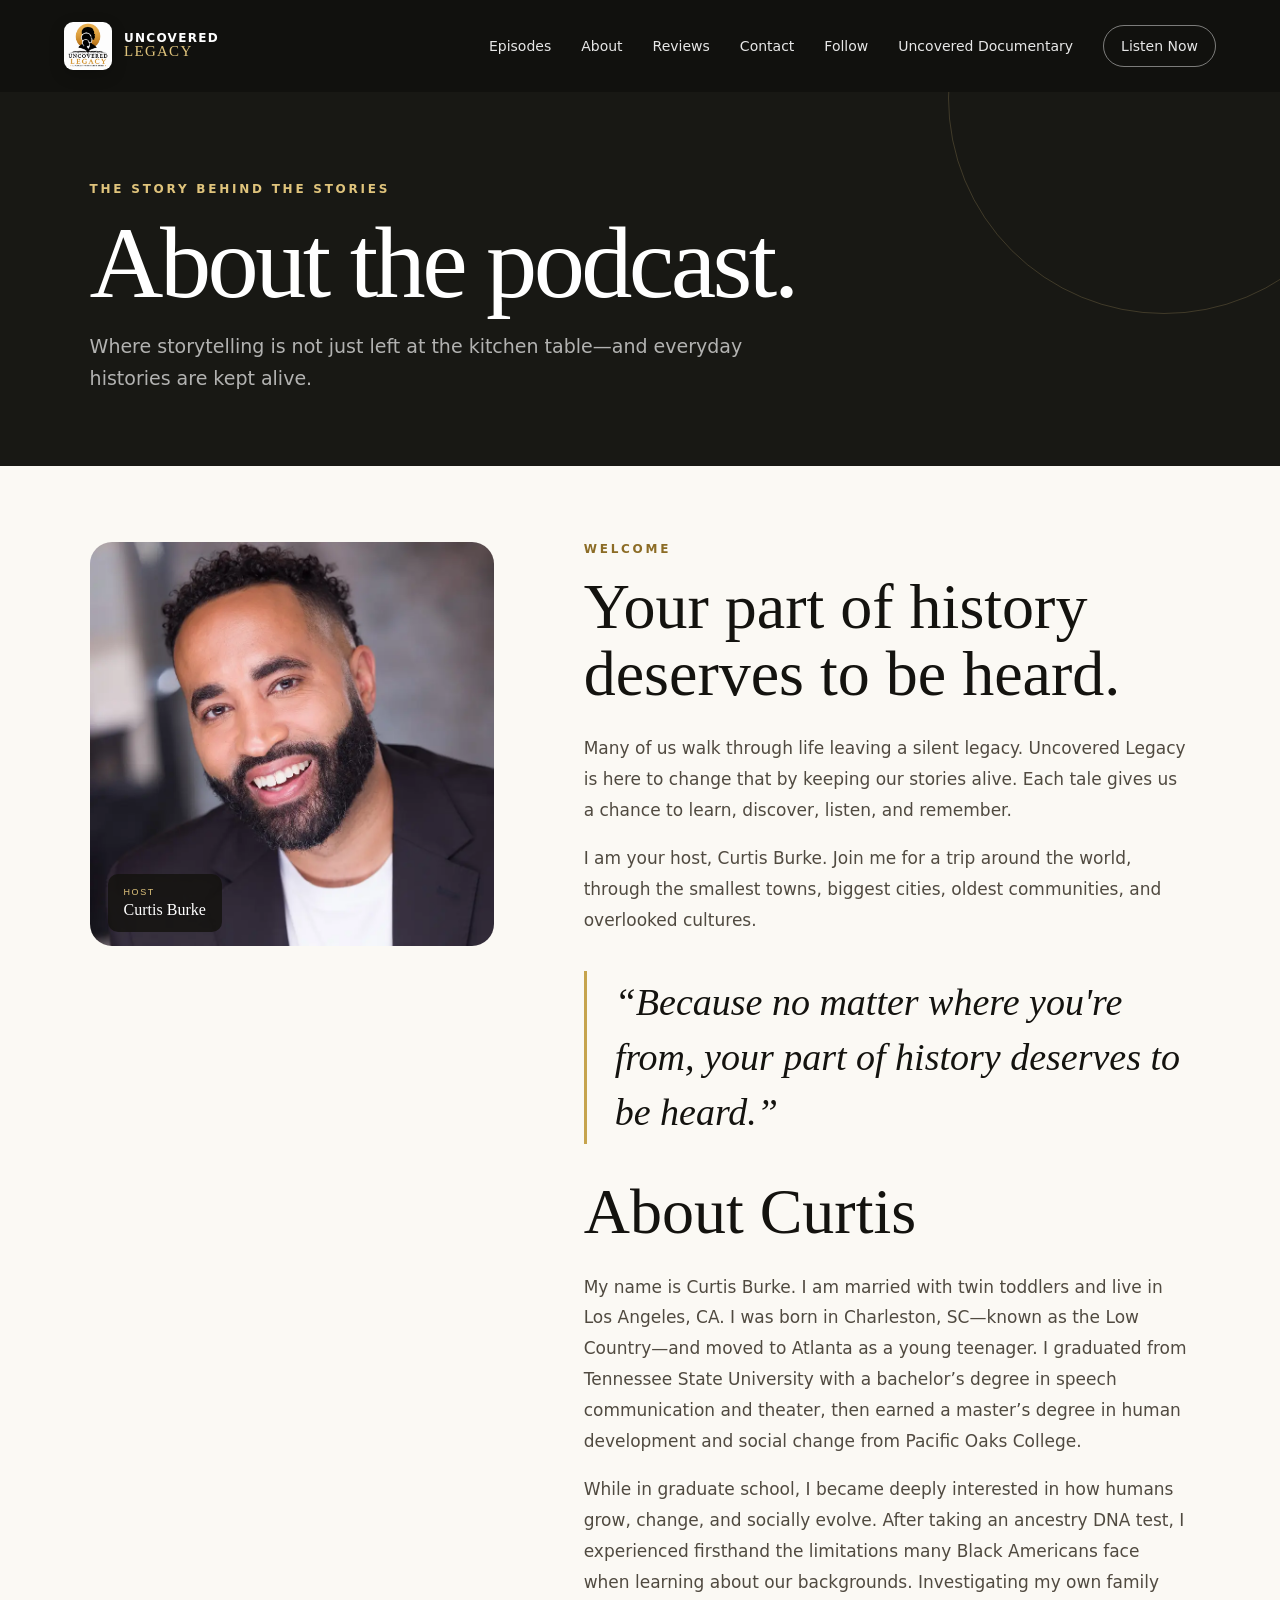
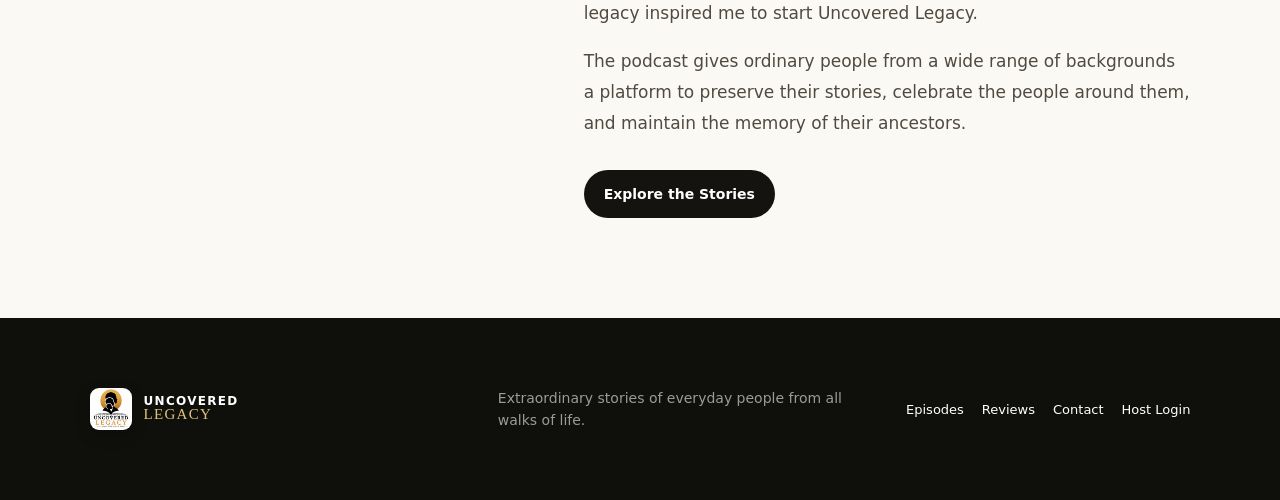
==== commit 973ce3c1: "Add comprehensive podcast SEO" ====
--- a/about.html
+++ b/about.html
@@ -1,4 +1,4 @@
-<!doctype html><html lang="en"><head><meta charset="utf-8"><meta name="viewport" content="width=device-width,initial-scale=1"><title>About — Uncovered Legacy</title><meta name="description" content="Meet Curtis Burke and learn why Uncovered Legacy keeps everyday stories alive."><link rel="stylesheet" href="css/style.css"></head>
+<!doctype html><html lang="en"><head><meta charset="utf-8"><meta name="viewport" content="width=device-width,initial-scale=1"><title>About Curtis Burke | Uncovered Legacy Podcast Host</title><meta name="description" content="Meet Los Angeles podcast host Curtis Burke and learn how tracing his Black family roots inspired Uncovered Legacy."><meta name="robots" content="index,follow,max-image-preview:large,max-snippet:-1"><link rel="canonical" href="https://uncoveredlegacy.com/about.html"><meta property="og:type" content="profile"><meta property="og:site_name" content="Uncovered Legacy"><meta property="og:title" content="About Curtis Burke | Uncovered Legacy Podcast Host"><meta property="og:description" content="How tracing his family roots inspired Curtis Burke to preserve everyday people's stories."><meta property="og:url" content="https://uncoveredlegacy.com/about.html"><meta property="og:image" content="https://uncoveredlegacy.com/images/curtis-burke.png"><meta property="og:image:alt" content="Curtis Burke, host of Uncovered Legacy"><meta name="twitter:card" content="summary_large_image"><script type="application/ld+json">{"@context":"https://schema.org","@type":"ProfilePage","url":"https://uncoveredlegacy.com/about.html","mainEntity":{"@type":"Person","@id":"https://uncoveredlegacy.com/#curtis-burke","name":"Curtis Burke","jobTitle":"Host of Uncovered Legacy","image":"https://uncoveredlegacy.com/images/curtis-burke.png","homeLocation":{"@type":"City","name":"Los Angeles"},"knowsAbout":["family history","ancestry","oral history","Black history","legacy storytelling"]}}</script><link rel="stylesheet" href="css/style.css"></head>
 <body class="inner-body"><header class="site-header inner-header"><a class="brand" href="index.html"><span class="brand-mark">UL</span><span><strong>UNCOVERED</strong><em>LEGACY</em></span></a><button class="menu-toggle" aria-label="Open navigation" aria-expanded="false">Menu</button><nav class="nav"><a href="episodes.html">Episodes</a><a href="about.html">About</a><a href="reviews.html">Reviews</a><a href="contact.html">Contact</a><a class="nav-cta" href="https://podcasts.apple.com/us/podcast/uncovered-legacy/id1564012144" target="_blank" rel="noopener">Listen Now</a></nav></header>
 <main><section class="page-hero"><div class="eyebrow">THE STORY BEHIND THE STORIES</div><h1>About the podcast.</h1><p>Where storytelling is not just left at the kitchen table—and everyday histories are kept alive.</p></section>
 <section class="inner-main"><div class="host-layout"><div><img src="images/curtis-burke.png" alt="Curtis Burke, host of Uncovered Legacy"><div class="photo-caption" style="position:relative;left:auto;bottom:auto;margin:-72px 18px 0;width:max-content"><span>HOST</span>Curtis Burke</div></div><div class="long-copy"><div class="eyebrow dark">WELCOME</div><h2>Your part of history deserves to be heard.</h2><p>Many of us walk through life leaving a silent legacy. Uncovered Legacy is here to change that by keeping our stories alive. Each tale gives us a chance to learn, discover, listen, and remember.</p><p>I am your host, Curtis Burke. Join me for a trip around the world, through the smallest towns, biggest cities, oldest communities, and overlooked cultures.</p><div class="quote-panel">“Because no matter where you're from, your part of history deserves to be heard.”</div><h2>About Curtis</h2><p>My name is Curtis Burke. I am married with twin toddlers and live in Los Angeles, CA. I was born in Charleston, SC—known as the Low Country—and moved to Atlanta as a young teenager. I graduated from Tennessee State University with a bachelor’s degree in speech communication and theater, then earned a master’s degree in human development and social change from Pacific Oaks College.</p><p>While in graduate school, I became deeply interested in how humans grow, change, and socially evolve. After taking an ancestry DNA test, I experienced firsthand the limitations many Black Americans face when learning about our backgrounds. Investigating my own family legacy inspired me to start Uncovered Legacy.</p><p>The podcast gives ordinary people from a wide range of backgrounds a platform to preserve their stories, celebrate the people around them, and maintain the memory of their ancestors.</p><a class="btn btn-dark" href="episodes.html">Explore the Stories</a></div></div></section></main>
--- a/css/style.css
+++ b/css/style.css
@@ -11,6 +11,7 @@
 *{box-sizing:border-box}
 html{scroll-behavior:smooth}
 body{margin:0;background:var(--paper);color:var(--ink);font-family:Inter,ui-sans-serif,system-ui,-apple-system,BlinkMacSystemFont,"Segoe UI",sans-serif}
+body{overflow-x:hidden}
 a{color:inherit;text-decoration:none}
 img{max-width:100%;display:block}
 .site-header{
@@ -19,13 +20,25 @@
 }
 .brand{display:flex;gap:12px;align-items:center;letter-spacing:.08em}
 .brand-mark{width:42px;height:42px;border:1px solid rgba(255,255,255,.55);display:grid;place-items:center;font-family:Georgia,serif;font-size:14px}
-.site-header .brand-mark{width:48px;height:48px;color:transparent;border:0;border-radius:9px;background:#fff url('../images/podcast-cover.webp') center/cover no-repeat;box-shadow:0 5px 16px rgba(0,0,0,.2);overflow:hidden}
+.site-header .brand-mark{width:48px;height:48px;color:transparent;border:0;border-radius:9px;background:#fff url('../images/ulp sunset black.png') center/cover no-repeat;box-shadow:0 5px 16px rgba(0,0,0,.2);overflow:hidden}
+.site-header .brand-mark{cursor:zoom-in;transition:transform .2s ease,box-shadow .2s ease}
+.site-header .brand-mark:hover{transform:scale(1.05);box-shadow:0 7px 20px rgba(0,0,0,.3)}
+.site-header .brand-mark:focus-visible{outline:3px solid var(--gold2);outline-offset:3px}
 .brand strong,.brand em{display:block;font-style:normal;font-size:12px;line-height:1.05}
 .brand em{color:var(--gold2);font-family:Georgia,serif;font-size:15px}
 .nav{display:flex;gap:30px;align-items:center;font-size:14px}
 .nav a{opacity:.9}.nav a:hover{opacity:1}
 .nav-cta{border:1px solid rgba(255,255,255,.5);padding:12px 17px;border-radius:999px}
 .menu-toggle{display:none;background:none;border:1px solid rgba(255,255,255,.4);color:#fff;padding:9px 13px;border-radius:999px}
+.artwork-viewer{position:fixed;z-index:1000;inset:0;display:flex;align-items:center;justify-content:center;padding:72px 22px 28px;background:rgba(0,0,0,.88);backdrop-filter:blur(12px);opacity:0;visibility:hidden;transition:opacity .25s ease,visibility .25s ease}
+.artwork-viewer.open{opacity:1;visibility:visible}
+.artwork-viewer-frame{width:min(82vh,720px,92vw);transform:scale(.88);opacity:0;transition:transform .3s cubic-bezier(.2,.8,.2,1),opacity .25s ease}
+.artwork-viewer.open .artwork-viewer-frame{transform:scale(1);opacity:1}
+.artwork-viewer-frame img{width:100%;aspect-ratio:1;object-fit:cover;border-radius:16px;box-shadow:0 26px 80px rgba(0,0,0,.55)}
+.artwork-viewer-frame span{display:block;margin-top:14px;color:#fff;font:400 20px Georgia,serif;text-align:center}
+.artwork-viewer-close{position:absolute;top:max(18px,env(safe-area-inset-top));right:20px;width:46px;height:46px;border:1px solid rgba(255,255,255,.28);border-radius:50%;background:rgba(255,255,255,.1);color:#fff;font:300 32px/1 sans-serif;cursor:pointer}
+.artwork-viewer-close:focus-visible{outline:3px solid var(--gold2);outline-offset:3px}
+body.artwork-viewer-open{overflow:hidden}
 .hero{
   min-height:92vh;position:relative;display:flex;align-items:flex-end;overflow:hidden;color:white;padding:150px clamp(22px,5vw,76px) 78px
 }
@@ -38,7 +51,7 @@
     linear-gradient(90deg,rgba(10,10,8,.84) 0%,rgba(10,10,8,.68) 46%,rgba(10,10,8,.24) 72%,rgba(10,10,8,.34) 100%),
     linear-gradient(0deg,rgba(12,12,9,.75),transparent 58%)
 }
-.hero-content{position:relative;z-index:2;max-width:800px}
+.hero-content{position:relative;z-index:2;max-width:min(800px,calc(100% - 430px))}
 .eyebrow{font-size:12px;letter-spacing:.23em;font-weight:700;color:var(--gold2);margin-bottom:18px}
 .eyebrow.dark{color:#8c6c25}
 .hero h1,.section h2,.about-copy h2,.reviews-section h2,.newsletter h2{
@@ -47,7 +60,7 @@
 .hero h1{font-size:clamp(54px,8vw,110px);line-height:.91;margin:0 0 26px;max-width:900px;letter-spacing:-.035em}
 .hero h1 span{color:var(--gold2);font-style:italic}
 .hero p{max-width:650px;font-size:clamp(17px,2vw,22px);line-height:1.6;color:rgba(255,255,255,.83)}
-.hero-actions{display:flex;gap:12px;flex-wrap:wrap;margin-top:34px}
+.hero-actions{display:none;gap:12px;flex-wrap:wrap;margin-top:34px}
 .btn{display:inline-flex;align-items:center;justify-content:center;min-height:48px;padding:0 20px;border-radius:999px;font-size:14px;font-weight:700;transition:.25s}
 .btn-primary{background:var(--gold);color:#17130b}
 .btn-primary:hover{background:var(--gold2);transform:translateY(-2px)}
@@ -61,6 +74,27 @@
 }
 .hero-card img{width:92px;height:92px;object-fit:cover;border-radius:10px}
 .hero-card strong,.hero-card small{display:block}.hero-card strong{font-family:Georgia,serif;font-size:20px}.hero-card small{opacity:.68;margin-top:6px;line-height:1.4}
+.mobile-latest-episode{
+  position:absolute;z-index:3;right:clamp(22px,5vw,76px);bottom:154px;display:grid;width:min(390px,34vw);padding:18px;
+  border:1px solid rgba(255,255,255,.25);border-radius:18px;background:rgba(15,15,12,.62);backdrop-filter:blur(18px);
+  box-shadow:0 20px 55px rgba(0,0,0,.28)
+}
+.mobile-latest-header{display:grid;grid-template-columns:76px minmax(0,1fr);gap:14px;align-items:center}
+.mobile-latest-artwork{width:76px;height:76px;object-fit:cover;border-radius:11px;box-shadow:0 6px 18px rgba(0,0,0,.3)}
+.mobile-latest-copy{display:grid;min-width:0}
+.mobile-latest-title{font:400 19px/1.25 Georgia,serif;display:-webkit-box;overflow:hidden;-webkit-line-clamp:2;-webkit-box-orient:vertical}
+.mobile-latest-copy .mini-label{margin-bottom:5px}
+.mobile-latest-episode small{margin-top:6px;color:rgba(255,255,255,.65);font-size:11px;letter-spacing:.03em}
+.mobile-latest-episode audio{width:100%;height:40px;margin-top:14px}
+.mobile-apple-link{width:100%;min-height:46px;margin-top:12px}
+.mobile-explore-episodes{
+  position:absolute;z-index:3;right:clamp(22px,5vw,76px);bottom:78px;display:flex;align-items:center;justify-content:space-between;
+  width:min(390px,34vw);min-height:58px;padding:0 21px;border-radius:999px;background:var(--gold2);color:#11100c;
+  font-size:14px;font-weight:800;letter-spacing:.04em;box-shadow:0 14px 36px rgba(0,0,0,.3);transition:.25s
+}
+.mobile-explore-episodes:hover{background:#ecd38f;transform:translateY(-2px)}
+.mobile-explore-episodes span{font-size:20px;line-height:1}
+.hero-card{display:none}
 .mini-label{font-size:10px;letter-spacing:.16em;color:var(--gold2);font-weight:700;display:block;margin-bottom:5px}
 .scroll-cue{position:absolute;z-index:3;left:50%;bottom:22px;transform:translateX(-50%);font-size:11px;letter-spacing:.13em;text-transform:uppercase;opacity:.65}
 .statement{background:var(--ink);color:white;padding:50px clamp(22px,8vw,140px);text-align:center}
@@ -88,6 +122,7 @@
 .episode-copy h3{font-family:Georgia,serif;font-weight:400;font-size:clamp(23px,2.2vw,34px);line-height:1.12;margin:9px 0 12px}
 .episode-copy p{color:#5e594f;line-height:1.7;margin:0 0 17px}
 .episode-copy a{font-size:13px;font-weight:800;letter-spacing:.05em}
+.episode-details-toggle{display:none}
 .about-section{display:grid;grid-template-columns:.9fr 1.1fr;background:#e8e2d5;min-height:650px}
 .about-photo-wrap{position:relative;min-height:650px;overflow:hidden}
 .about-photo-wrap img{width:100%;height:100%;object-fit:cover}
@@ -107,9 +142,33 @@
 .newsletter{display:flex;justify-content:space-between;align-items:center;gap:30px;padding:75px clamp(22px,7vw,110px);background:var(--cream)}
 .newsletter h2{font-size:clamp(38px,4.7vw,66px);margin:0 0 8px}.newsletter p{color:#645d50}
 .footer{background:#0f0f0c;color:white;padding:55px clamp(22px,7vw,110px);display:grid;grid-template-columns:1fr 1fr auto;gap:40px;align-items:center}
-.footer-brand .brand-mark{border-color:rgba(255,255,255,.25)}
+.footer-brand .brand-mark{color:transparent;border:0;border-radius:9px;background:#fff url('../images/ulp sunset black.png') center/cover no-repeat;box-shadow:0 5px 16px rgba(0,0,0,.2);overflow:hidden}
 .footer p{max-width:420px;color:rgba(255,255,255,.58);line-height:1.6;font-size:14px}
 .footer-links{display:flex;gap:18px;font-size:13px}
+
+/* Keep the homepage story flow as focused on desktop as it is on mobile. */
+@media(min-width:901px){
+  body:not(.inner-body) #episodes{max-width:1120px;margin:0 auto;padding-left:42px;padding-right:42px}
+  body:not(.inner-body) #episodes .section-heading{align-items:flex-start;flex-direction:column;gap:18px}
+  body:not(.inner-body) #episodes .season-strip{margin-right:0}
+  body:not(.inner-body) #episodes .episode-grid{grid-template-columns:1fr;gap:34px}
+  body:not(.inner-body) #episodes .episode-card,
+  body:not(.inner-body) #episodes .episode-card.featured{grid-column:auto;grid-template-columns:minmax(280px,390px) minmax(0,1fr);gap:34px;padding:24px 0;border-radius:0;border-top:1px solid var(--line);background:transparent}
+  body:not(.inner-body) #episodes .episode-art{width:100%}
+  body:not(.inner-body) .about-section{grid-template-columns:1fr;gap:24px;max-width:1040px;min-height:0;margin:0 auto 95px;background:transparent}
+  body:not(.inner-body) .about-photo-wrap{display:grid;place-items:center;min-height:0;aspect-ratio:auto;padding:0;overflow:visible;background:transparent}
+  body:not(.inner-body) .about-photo-wrap img{width:min(100%,720px);height:auto;aspect-ratio:1;object-fit:contain;border-radius:24px;box-shadow:0 18px 48px rgba(20,19,15,.12)}
+  body:not(.inner-body) .about-photo-wrap .photo-caption{left:calc(50% - 338px);bottom:22px}
+  body:not(.inner-body) .about-copy{width:min(100%,720px);margin:0 auto;padding:48px clamp(38px,6vw,68px) 54px;align-items:flex-start;background:#e8e2d5;border-radius:24px}
+  body:not(.inner-body) .about-copy h2{max-width:760px}
+  body:not(.inner-body) .about-copy p{max-width:780px}
+  body:not(.inner-body) .reviews-section .section-heading,
+  body:not(.inner-body) .reviews-section .reviews-grid{max-width:1040px;margin-left:auto;margin-right:auto}
+  body:not(.inner-body) .reviews-section .section-heading{align-items:flex-start;flex-direction:column;gap:18px}
+  body:not(.inner-body) .reviews-section .reviews-grid{grid-template-columns:1fr;gap:16px}
+  body:not(.inner-body) .reviews-section blockquote{padding:32px 38px}
+  body:not(.inner-body) .newsletter{align-items:flex-start;flex-direction:column;max-width:1040px;margin:0 auto}
+}
 
 /* Interior pages */
 .inner-body{background:var(--paper)}
@@ -124,7 +183,7 @@
 .episode-list{display:grid;gap:0;border-bottom:1px solid var(--line)}
 .episode-row{display:grid;grid-template-columns:84px 260px 1fr auto;gap:24px;align-items:center;padding:27px 0;border-top:1px solid var(--line)}
 .episode-number{font:italic 36px Georgia,serif;color:#ad8b3f}
-.episode-thumb{aspect-ratio:1;border-radius:12px;background:url('../images/podcast-cover.webp') center/cover;box-shadow:0 8px 25px rgba(20,19,15,.12)}
+.episode-thumb{aspect-ratio:1;border-radius:12px;background:url('../images/ulp sunset black.png') center/cover;box-shadow:0 8px 25px rgba(20,19,15,.12)}
 .episode-thumb-link{display:block;aspect-ratio:5/4;border-radius:12px;overflow:hidden;box-shadow:0 8px 25px rgba(20,19,15,.12);background:#eee8dc}
 .episode-thumb-link img{width:100%;height:100%;object-fit:contain}
 .episode-info .meta{margin-bottom:8px}.episode-info h2{font:400 clamp(20px,2vw,29px)/1.2 Georgia,serif;margin:0;max-width:840px}
@@ -167,58 +226,119 @@
 .contact-card{padding:36px;border:1px solid var(--line);border-radius:20px;background:#fff}
 .contact-card h2{font:400 35px Georgia,serif;margin:0 0 12px}.contact-card p{color:#645d50;line-height:1.7}
 .contact-card.primary{background:var(--ink);color:#fff}.contact-card.primary p{color:rgba(255,255,255,.65)}
+.contact-main{background:linear-gradient(115deg,#f4f0e6 0%,#fbf9f4 58%)}
+.contact-layout{display:grid;grid-template-columns:minmax(0,1.35fr) minmax(300px,.65fr);gap:clamp(28px,5vw,72px);align-items:start;max-width:1260px;margin:0 auto}
+.contact-form-panel{background:#fff;border:1px solid var(--line);padding:clamp(32px,5vw,68px);box-shadow:0 22px 65px rgba(20,19,15,.07)}
+.contact-form-panel h2{font:400 clamp(42px,5vw,70px)/1 Georgia,serif;letter-spacing:-.025em;margin:0 0 18px}
+.contact-intro{max-width:680px;margin:0 0 38px;color:#645d50;font-size:17px;line-height:1.75}
+.contact-form{gap:24px}.contact-form label{font-size:12px;letter-spacing:.08em;text-transform:uppercase}
+.contact-form input,.contact-form textarea{border:0;border-bottom:1px solid #bdb4a4;border-radius:0;padding:14px 0;background:transparent;text-transform:none;letter-spacing:0}
+.contact-form input:focus,.contact-form textarea:focus{outline:0;border-color:var(--gold);box-shadow:0 1px 0 var(--gold)}
+.contact-form textarea{min-height:165px}.contact-form .btn{margin-top:4px;min-width:180px;gap:12px}
+.contact-form .form-status{color:#755a1f}
+.contact-side{display:grid;gap:24px}.contact-side .contact-card{border-radius:0;padding:clamp(28px,4vw,42px)}
+.contact-side .contact-card:first-child{background:var(--ink);color:#fff}.contact-side .contact-card:first-child p{color:rgba(255,255,255,.66)}
+.contact-social h2{font-size:30px;margin-bottom:24px}
 .site-note{margin-top:44px;padding:20px 24px;background:#eee8dc;border-radius:14px;color:#5f584b;font-size:14px;line-height:1.6}
 .follow-main{display:grid;grid-template-columns:minmax(260px,.72fr) minmax(420px,1.28fr);gap:clamp(45px,8vw,120px);align-items:start}.follow-heading{position:sticky;top:40px}.follow-heading h2{font:400 clamp(42px,5vw,68px)/1 Georgia,serif;margin:0 0 20px}.follow-heading p{font-size:17px;line-height:1.7;color:#665f53}.follow-grid{display:grid;gap:16px}.follow-card{display:grid;grid-template-columns:64px 1fr auto;gap:20px;align-items:center;padding:24px;border:1px solid var(--line);border-radius:18px;background:#fff;box-shadow:0 10px 32px rgba(20,19,15,.05);transition:transform .2s ease,box-shadow .2s ease}.follow-card:hover{transform:translateY(-3px);box-shadow:0 17px 40px rgba(20,19,15,.1)}.platform-mark{display:grid;place-items:center;width:64px;height:64px;border-radius:15px;background:var(--ink);color:#fff;font-size:14px;font-weight:850;letter-spacing:-.02em}.follow-card strong,.follow-card small{display:block}.follow-card strong{font:400 27px Georgia,serif}.follow-card small{color:#766e61;margin-top:5px;line-height:1.4}.follow-card b{font-size:23px;color:#987628}.follow-card.castro .platform-mark{background:#ef3f72}.follow-card.rss .platform-mark{background:#df7b29}
-.voicemail-button{position:fixed;right:24px;bottom:24px;z-index:1000;display:flex;align-items:center;gap:11px;color:#fff;background:var(--ink);padding:8px 8px 8px 18px;border:1px solid rgba(255,255,255,.14);border-radius:999px;box-shadow:0 12px 34px rgba(15,15,12,.28);font:750 13px Inter,sans-serif;letter-spacing:.02em;cursor:pointer;transition:transform .2s ease,box-shadow .2s ease,background .2s ease}
-.voicemail-button:hover{transform:translateY(-2px);background:#292820;box-shadow:0 16px 40px rgba(15,15,12,.34)}
-.voicemail-button:focus-visible{outline:3px solid var(--gold2);outline-offset:3px}
-.voicemail-icon{display:grid;place-items:center;width:46px;height:46px;background:var(--gold);border-radius:50%}
-.voicemail-icon svg{width:23px;height:23px;fill:currentColor}
-.modal-open{overflow:hidden}.voicemail-overlay[hidden]{display:none}.voicemail-overlay{position:fixed;inset:0;z-index:1100;display:grid;place-items:center;padding:20px;background:rgba(8,8,6,.76);backdrop-filter:blur(5px)}
-.voicemail-modal{width:min(620px,100%);max-height:calc(100vh - 40px);overflow:auto;background:var(--paper);color:var(--ink);border-radius:24px;padding:clamp(28px,5vw,52px);box-shadow:0 30px 90px rgba(0,0,0,.4);position:relative}
-.voicemail-modal h2{font:400 clamp(35px,5vw,54px)/1.04 Georgia,serif;margin:0 0 14px}.voicemail-help{color:#675f51;line-height:1.65}.voicemail-close{position:absolute;right:20px;top:16px;border:0;background:transparent;font-size:34px;cursor:pointer;color:var(--ink)}
-.recorder-controls{display:flex;align-items:center;gap:16px;flex-wrap:wrap;margin:26px 0}.recorder-controls .btn{margin:0}.recorder-time{font-variant-numeric:tabular-nums;color:#786f60;font-size:13px}.voicemail-preview{width:100%;margin-bottom:22px}
 .premium-form{display:grid;gap:18px}.premium-form label,.rating-field legend{display:grid;gap:8px;color:inherit;font-size:13px;font-weight:750}.premium-form input,.premium-form textarea{width:100%;border:1px solid #cfc6b5;border-radius:10px;background:#fff;color:var(--ink);padding:13px 14px;font:inherit}.premium-form textarea{resize:vertical}.premium-form input:focus,.premium-form textarea:focus{outline:3px solid rgba(184,143,52,.24);border-color:var(--gold)}
-.form-row{display:grid;grid-template-columns:1fr 1fr;gap:14px}.form-honey{position:absolute!important;left:-9999px!important}.form-status{min-height:20px;margin:0;color:var(--gold2);font-weight:700}.recording-consent{font-size:12px;line-height:1.55;color:#776f62}.text-button{border:0;background:transparent;text-decoration:underline;cursor:pointer;color:inherit}.premium-form .btn{justify-self:start;border:0;cursor:pointer}.premium-form .btn:disabled{opacity:.55;cursor:wait}
+.form-row{display:grid;grid-template-columns:1fr 1fr;gap:14px}.form-honey{position:absolute!important;left:-9999px!important}.form-status{min-height:20px;margin:0;color:var(--gold2);font-weight:700}.premium-form .btn{justify-self:start;border:0;cursor:pointer}.premium-form .btn:disabled{opacity:.55;cursor:wait}
 .rating-field{border:0;padding:0;margin:25px 0 0}.star-picker{display:flex;flex-direction:row-reverse;justify-content:flex-end}.star-picker input{position:absolute;opacity:0;width:1px}.star-picker label{font-size:32px;color:#706b61;cursor:pointer;display:block}.star-picker label:hover,.star-picker label:hover~label,.star-picker input:checked~label{color:var(--gold2)}
 
 @media(max-width:900px){
-  .nav{display:none;position:absolute;top:76px;left:20px;right:20px;background:#171713;padding:22px;border-radius:16px;flex-direction:column;align-items:flex-start}
+  .nav{display:none;position:absolute;top:76px;left:20px;right:20px;background:#171713;padding:12px;border:1px solid rgba(255,255,255,.12);border-radius:16px;box-shadow:0 18px 45px rgba(0,0,0,.3);flex-direction:column;align-items:stretch;gap:2px}
+  .nav a{display:flex;align-items:center;min-height:46px;padding:0 12px;border-radius:10px}.nav a:hover{background:rgba(255,255,255,.08)}
+  .nav .nav-cta{justify-content:center;margin-top:6px;border-color:rgba(255,255,255,.35)}
   .nav.open{display:flex}.menu-toggle{display:block}
-  .hero{min-height:92vh;padding-bottom:48px;align-items:center}
+  .hero{min-height:92vh;padding-bottom:48px;align-items:flex-start;justify-content:center;flex-direction:column}
   .hero-bg{background-position:58% center}
-  .hero-card{position:relative;right:auto;bottom:auto;width:100%;margin-top:40px}
-  .hero-content{padding-top:80px}
+  .hero-card{display:none}
+  .hero-content{padding-top:80px;max-width:100%}
+  .mobile-latest-episode{position:relative;right:auto;bottom:auto;display:grid;width:100%;max-width:620px;margin-top:42px}
+  .mobile-explore-episodes{position:relative;right:auto;bottom:auto;display:flex;width:100%;max-width:620px;margin-top:14px}
   .scroll-cue{display:none}
   .episode-grid{grid-template-columns:1fr}
   .episode-card,.episode-card.featured{grid-column:auto;grid-template-columns:1fr}
   .episode-art{min-height:0}
-  .about-section{grid-template-columns:1fr}.about-photo-wrap{min-height:520px}
+  .about-section{grid-template-columns:1fr}
+  .about-photo-wrap{min-height:520px}
+  .about-copy{padding:58px 20px 64px}
+  .about-copy h2{font-size:42px}
   .reviews-grid{grid-template-columns:1fr}
   .newsletter{align-items:flex-start;flex-direction:column}
   .footer{grid-template-columns:1fr}.footer-links{flex-wrap:wrap}
   .episode-row{grid-template-columns:62px 100px 1fr}.episode-row .text-link{grid-column:3}
-  .host-layout,.contact-grid,.episode-page-hero{grid-template-columns:1fr}.host-layout img{max-height:620px}
+  .host-layout,.contact-grid,.contact-layout,.episode-page-hero{grid-template-columns:1fr}.host-layout img{max-height:620px}
   .follow-main{grid-template-columns:1fr}.follow-heading{position:static}
   .review-invite{grid-template-columns:1fr;padding-top:70px;padding-bottom:70px}
   .episode-page-hero img{max-width:480px}
 }
 @media(max-width:560px){
+  body{animation:mobile-page-fade-in .65s ease-out both}
+  body:not(.inner-body){background:#090909}
   .site-header{padding:18px 18px}
-  .hero{padding:120px 18px 40px}
-  .hero-bg{background-position:62% center}
-  .hero h1{font-size:53px}
-  .hero-card{grid-template-columns:74px 1fr}.hero-card img{width:74px;height:74px}
+  .brand{gap:9px}.site-header .brand-mark{width:44px;height:44px}
+  .menu-toggle{min-height:44px;padding:9px 16px;font-size:14px}
+  .nav{top:72px;left:12px;right:12px}
+  .hero{min-height:0;padding:124px 22px 24px;align-items:flex-start;flex-direction:column}
+  .hero-bg{display:block;background-position:62% center}
+  .hero-overlay{background:linear-gradient(90deg,rgba(10,10,8,.88),rgba(10,10,8,.55)),linear-gradient(0deg,rgba(12,12,9,.82),transparent 60%)}
+  .hero-content{padding-top:0;width:100%;max-width:none}
+  .hero h1{max-width:none;font-size:clamp(38px,11.8vw,48px);line-height:1.02;letter-spacing:-.035em;margin-bottom:0}
+  .hero p{max-width:none;font-size:16px;line-height:1.65;margin:36px 0 0}
+  .hero-actions{display:none}
+  .hero-card{display:none}
+  .mobile-latest-episode{position:relative;z-index:3;display:grid;width:100%;margin-top:84px;padding:17px;border:1px solid rgba(255,255,255,.25);border-radius:16px;background:rgba(15,15,12,.68);backdrop-filter:blur(16px);box-shadow:0 16px 38px rgba(0,0,0,.22)}
+  .mobile-latest-header{display:grid;grid-template-columns:64px minmax(0,1fr);gap:13px;align-items:center}
+  .mobile-latest-artwork{width:64px;height:64px;object-fit:cover;border-radius:10px;box-shadow:0 5px 16px rgba(0,0,0,.25)}
+  .mobile-latest-copy{display:grid;min-width:0}
+  .mobile-latest-title{font:400 18px/1.25 Georgia,serif;display:-webkit-box;overflow:hidden;-webkit-line-clamp:2;-webkit-box-orient:vertical}
+  .mobile-latest-copy .mini-label{margin-bottom:4px}
+  .mobile-latest-episode small{margin-top:5px;color:rgba(255,255,255,.65);font-size:11px;letter-spacing:.04em}
+  .mobile-latest-episode audio{width:100%;height:40px;margin-top:13px}
+  .mobile-apple-link{width:100%;min-height:50px;margin-top:12px}
+  .mobile-explore-episodes{position:relative;z-index:3;display:flex;align-items:center;justify-content:space-between;width:100%;min-height:58px;margin-top:16px;padding:0 20px;border:1px solid rgba(255,255,255,.24);border-radius:999px;background:var(--gold2);color:#090909;font-size:14px;font-weight:800;letter-spacing:.04em;box-shadow:0 14px 35px rgba(0,0,0,.35)}
+  .mobile-explore-episodes span{font-size:20px;line-height:1}
+  .statement{padding:36px 14px}
+  .statement p{font-size:clamp(17px,4.8vw,22px);line-height:1.5}
+  .statement strong{display:inline-block;white-space:nowrap;font-size:clamp(13.5px,4.2vw,19px)}
   .section,.reviews-section{padding:70px 18px}
+  body:not(.inner-body) #episodes{display:none}
   .section-heading{align-items:flex-start;flex-direction:column}
-  .episode-art{min-height:0}
-  .about-copy{padding:64px 20px}
+  .section-heading h2,.section-heading.light h2{font-size:42px}
+  .season-strip{margin-right:-18px;padding-right:18px;scrollbar-width:none}.season-strip::-webkit-scrollbar{display:none}.season-strip a{min-height:44px;display:flex;align-items:center}
+  .episode-grid{gap:34px}.episode-card,.episode-card.featured{gap:18px;cursor:pointer;transition:transform .2s ease,box-shadow .2s ease}.episode-card.featured{padding:16px;border-radius:18px}.episode-card:active{transform:scale(.985)}
+  .episode-art{min-height:0}.episode-copy h3{font-size:25px}.episode-copy p{font-size:15px;line-height:1.65}
+  .episode-details-toggle{display:flex;align-items:center;gap:7px;margin:2px 0 15px;padding:7px 0;border:0;background:transparent;color:#755a1f;font:750 12px Inter,sans-serif;letter-spacing:.06em;text-transform:uppercase;cursor:pointer}.episode-details-toggle:after{content:'+';font-size:17px;line-height:1}.episode-details-toggle[aria-expanded="true"]:after{content:'−'}
+  .episode-summary{display:none}.episode-card.details-open .episode-summary{display:block;animation:episode-details-in .24s ease-out}.episode-copy>a{display:inline-block;margin-top:2px}
   .newsletter{padding:60px 20px}
-  .page-hero{padding:65px 18px 52px}.inner-main{padding:55px 18px 75px}
-  .episode-row{grid-template-columns:48px 72px 1fr;gap:12px}.episode-info h2{font-size:18px}
-  .episode-number{font-size:25px}.review-wall{grid-template-columns:1fr}.inner-heading{align-items:flex-start;flex-direction:column}
-  .voicemail-button{right:16px;bottom:16px;padding:7px}.voicemail-label{position:absolute;width:1px;height:1px;padding:0;margin:-1px;overflow:hidden;clip:rect(0,0,0,0);white-space:nowrap;border:0}
-  .form-row{grid-template-columns:1fr}.voicemail-modal{padding:30px 22px}.review-invite h1 br{display:none}
-}
-
-.reveal{opacity:0;transform:translateY(20px);transition:opacity .65s ease,transform .65s ease}.reveal.revealed{opacity:1;transform:none}
+  .newsletter h2{font-size:42px;line-height:1.04}.newsletter .btn{width:100%}
+  .page-hero{padding:58px 18px 50px}.page-hero h1{font-size:52px}.page-hero p{font-size:16px;line-height:1.6}.inner-main{padding:55px 18px 75px}
+  .inner-heading{align-items:flex-start;flex-direction:column;gap:12px}.inner-heading h2{font-size:42px}
+  .episode-row{grid-template-columns:64px minmax(0,1fr);gap:10px 14px;padding:22px 0;align-items:start}
+  .episode-number{grid-column:1;font-size:22px}.episode-thumb-link{grid-column:1;grid-row:2;align-self:start;background:#fff url('../images/ulp sunset black.png') center/cover no-repeat}.episode-thumb-link img{display:block;width:100%;height:100%;object-fit:contain;background:#eee8dc}.episode-info{grid-column:2;grid-row:1/3;min-width:0}.episode-info h2{font-size:19px;overflow-wrap:anywhere}.episode-row .text-link{grid-column:2;grid-row:3;justify-self:start;margin-top:4px}
+  .review-wall{grid-template-columns:1fr}blockquote{padding:22px}blockquote p{font-size:20px}
+  .reviews-section .stars{font-size:20px}
+  .about-photo-wrap{min-height:0;aspect-ratio:1/1}
+  .about-photo-wrap img{position:absolute;inset:0;width:100%;height:100%;object-fit:cover}
+  .about-copy{padding:34px 20px 44px}
+  .about-copy>.eyebrow{display:none}
+  .about-copy h2{margin-bottom:18px}
+  .about-copy .btn{margin-top:0}
+  .about-copy .btn-dark{background:var(--gold2);color:#090909}
+  .host-layout{gap:34px}.host-layout img{max-height:520px}.long-copy h2{font-size:42px}.long-copy p{font-size:16px;line-height:1.75}.quote-panel{font-size:25px;padding-left:18px}
+  .episode-page-hero{padding:50px 18px;gap:30px}.episode-page-hero h1{font-size:38px;overflow-wrap:anywhere}.episode-page-hero img{border-radius:16px}.episode-notes{padding:55px 18px 75px}.episode-notes h2{font-size:40px}
+  .follow-card{grid-template-columns:52px minmax(0,1fr) auto;gap:13px;padding:16px}.platform-mark{width:52px;height:52px;border-radius:12px}.follow-card strong{font-size:22px}.follow-card small{font-size:12px}
+  .contact-card{padding:25px}.contact-card h2{font-size:30px}
+  .contact-form-panel{padding:30px 22px}.contact-form-panel h2{font-size:43px}.contact-intro{font-size:16px;margin-bottom:30px}.contact-form .btn{width:100%}
+  .review-invite{padding:58px 18px;gap:45px}.review-invite h1{font-size:48px}.review-invite-copy>p{font-size:16px}.review-prompt-card{padding:28px 22px}.review-prompt-card h2{font-size:32px}
+  .footer{padding:48px 20px;gap:25px}.footer-links{display:grid;grid-template-columns:repeat(2,minmax(0,1fr));gap:0 24px}.footer-links a{display:flex;align-items:center;min-height:44px}
+  body:not(.inner-body) .footer>p{display:none}
+  .form-row{grid-template-columns:1fr}.premium-form input,.premium-form textarea{font-size:16px}.review-invite h1 br{display:none}
+}
+
+@keyframes mobile-page-fade-in{from{opacity:0}to{opacity:1}}
+@keyframes episode-details-in{from{opacity:0;transform:translateY(-5px)}to{opacity:1;transform:none}}
+.admin-reviews{max-width:1100px}.admin-actions{display:flex;flex-wrap:wrap;gap:12px;margin-top:24px}.admin-actions .btn{border:0;cursor:pointer}.admin-actions .btn:disabled{cursor:wait;opacity:.6}
+.reveal{opacity:0;transform:translateY(24px);transition:opacity .7s ease var(--reveal-delay,0ms),transform .7s ease var(--reveal-delay,0ms)}.reveal.revealed{opacity:1;transform:none}
+@media(prefers-reduced-motion:reduce){body{animation:none}.reveal{opacity:1;transform:none;transition:none}}
